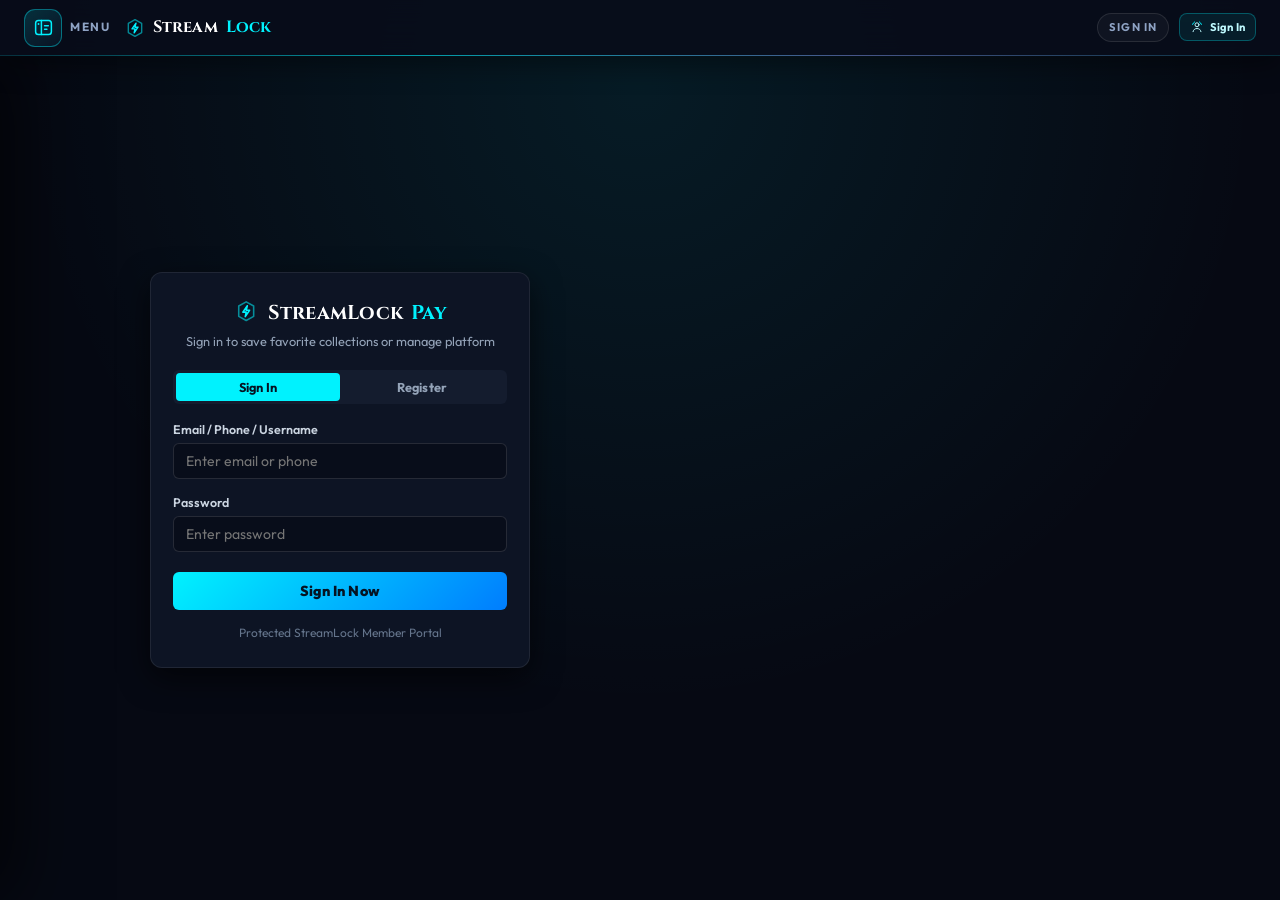
==== index.html @ 2764302a "Add files via upload" ====
<!DOCTYPE html>
<html lang="en">
<head>
  <meta charset="UTF-8">
  <meta name="viewport" content="width=device-width, initial-scale=1.0">
  <title>Developer - Video Management Hub</title>
  <link rel="stylesheet" href="theme.css">
  <style>
    * { box-sizing: border-box; margin: 0; padding: 0; }
    body {
      background-color: #070a14;
      color: #f1f5f9;
      font-family: -apple-system, BlinkMacSystemFont, "Segoe UI", Roboto, sans-serif;
      min-height: 100vh;
      display: flex;
      flex-direction: column;
      font-size: 14px;
    }
    .admin-bar {
      background: #0d1424;
      border-bottom: 1px solid rgba(255, 255, 255, 0.08);
      padding: 10px 20px;
      display: flex;
      align-items: center;
      justify-content: space-between;
      gap: 12px;
      flex-wrap: wrap;
    }
    .brand {
      display: flex;
      align-items: center;
      gap: 8px;
      font-weight: 800;
      font-size: 1.1rem;
      color: #fff;
    }
    .brand span { color: #00f2fe; }
    .nav-tabs {
      display: flex;
      background: #141c2e;
      border-radius: 6px;
      padding: 3px;
      gap: 2px;
    }
    .tab-btn {
      background: transparent;
      border: none;
      color: #94a3b8;
      font-weight: 600;
      font-size: 0.8rem;
      padding: 6px 12px;
      border-radius: 4px;
      cursor: pointer;
      transition: all 0.15s ease;
    }
    .tab-btn:hover { color: #fff; }
    .tab-btn.active {
      background: #00f2fe;
      color: #051322;
      font-weight: 700;
    }
    .btn {
      display: inline-flex;
      align-items: center;
      justify-content: center;
      padding: 6px 12px;
      border-radius: 5px;
      font-size: 0.8rem;
      font-weight: 600;
      cursor: pointer;
      border: none;
      text-decoration: none;
      transition: all 0.15s ease;
    }
    .btn-primary { background: #00f2fe; color: #051322; font-weight: 700; }
    .btn-primary:hover { opacity: 0.9; }
    .btn-outline { background: #162035; color: #cbd5e1; border: 1px solid rgba(255,255,255,0.1); }
    .btn-copy { background: #0284c7; color: #fff; padding: 4px 8px; font-size: 0.75rem; border-radius: 3px; }
    .btn-edit { background: #f59e0b; color: #000; padding: 4px 8px; font-size: 0.75rem; border-radius: 3px; font-weight: 700; }
    .btn-danger { background: #dc2626; color: #fff; padding: 4px 8px; font-size: 0.75rem; border-radius: 3px; }
    .main-box {
      max-width: 1200px;
      width: 100%;
      margin: 16px auto;
      padding: 0 16px;
      flex-grow: 1;
    }
    .pane { display: none; }
    .pane.active { display: block; }
    .card {
      background: #0d1424;
      border: 1px solid rgba(255, 255, 255, 0.08);
      border-radius: 10px;
      padding: 16px;
      margin-bottom: 16px;
    }
    .card-head {
      display: flex;
      justify-content: space-between;
      align-items: center;
      margin-bottom: 12px;
      flex-wrap: wrap;
      gap: 8px;
    }
    .card-title { font-size: 1.1rem; font-weight: 800; }
    .card-sub { font-size: 0.8rem; color: #94a3b8; }
    .table-wrap { overflow-x: auto; }
    table { width: 100%; border-collapse: collapse; text-align: left; }
    th {
      background: #141c2e;
      color: #94a3b8;
      font-size: 0.72rem;
      text-transform: uppercase;
      padding: 8px 10px;
      border-bottom: 1px solid rgba(255, 255, 255, 0.08);
    }
    td {
      padding: 10px;
      border-bottom: 1px solid rgba(255, 255, 255, 0.04);
      font-size: 0.82rem;
      vertical-align: middle;
    }
    .link-copy-box {
      background: #080d1a;
      border: 1px solid rgba(0, 242, 254, 0.25);
      padding: 4px 8px;
      border-radius: 4px;
      font-family: monospace;
      font-size: 0.75rem;
      color: #38bdf8;
      max-width: 240px;
      overflow: hidden;
      text-overflow: ellipsis;
      white-space: nowrap;
    }
    .form-group { margin-bottom: 12px; }
    .form-label { display: block; font-size: 0.78rem; font-weight: 600; margin-bottom: 4px; color: #cbd5e1; }
    .form-input, .form-textarea, .form-select {
      width: 100%;
      padding: 7px 10px;
      background: #080d1a;
      border: 1px solid rgba(255, 255, 255, 0.12);
      border-radius: 5px;
      color: #fff;
      font-size: 0.85rem;
      outline: none;
    }
    .form-input:focus, .form-textarea:focus { border-color: #00f2fe; }
    .form-row { display: grid; grid-template-columns: 1fr 1fr; gap: 12px; }
    .source-tab-btn {
      background: #141c2e;
      border: 1px solid rgba(255,255,255,0.1);
      color: #cbd5e1;
      padding: 6px 12px;
      border-radius: 5px;
      cursor: pointer;
      font-size: 0.8rem;
      font-weight: 600;
    }
    .source-tab-btn.active {
      background: #00f2fe;
      color: #051322;
      border-color: #00f2fe;
    }
    .toast {
      position: fixed;
      bottom: 20px;
      right: 20px;
      background: #10b981;
      color: #000;
      font-weight: 700;
      padding: 8px 16px;
      border-radius: 6px;
      box-shadow: 0 4px 15px rgba(0,0,0,0.5);
      display: none;
      z-index: 1000;
    }

    /* Central Ads Manager */
    .ad-manager-card { max-width: 1040px; margin: 0 auto; }
    .ad-manager-note { background:rgba(0,242,254,.07); border:1px solid rgba(0,242,254,.22); color:#a9bdd7; border-radius:8px; padding:11px 13px; font-size:.79rem; line-height:1.5; margin-bottom:20px; }
    .ad-manager-section-title { display:flex; align-items:center; justify-content:space-between; gap:12px; margin:6px 0 12px; }
    .ad-manager-section-title h3 { font-size:1rem; color:#e9f6ff; }
    .ad-manager-section-title p { font-size:.75rem; color:#8298b9; margin-top:2px; }
    .ad-count { flex:none; color:#00f2fe; background:rgba(0,242,254,.08); border:1px solid rgba(0,242,254,.2); padding:4px 9px; border-radius:20px; font-size:.7rem; }
    .ad-editor { background:#080d1a; border:1px solid rgba(255,255,255,.10); border-radius:9px; padding:15px; margin-bottom:12px; }
    .ad-editor-head { display:flex; align-items:center; justify-content:space-between; gap:10px; margin-bottom:12px; }
    .ad-editor-title { color:#38bdf8; font-size:.9rem; font-weight:800; }
    .ad-editor-actions { display:flex; align-items:center; gap:12px; flex-wrap:wrap; }
    .ad-toggle, .ad-check { display:inline-flex; align-items:center; gap:6px; color:#cbd5e1; font-size:.76rem; cursor:pointer; }
    .ad-toggle input, .ad-check input { accent-color:#00f2fe; }
    .ad-placement-grid { display:flex; flex-wrap:wrap; gap:8px 16px; padding:10px 12px; background:#0d1526; border:1px solid rgba(255,255,255,.07); border-radius:6px; margin-bottom:12px; }
    .ad-source-row { display:grid; grid-template-columns:170px 1fr; gap:12px; }
    .ad-existing-file { color:#34d399; font-size:.7rem; margin-top:5px; }
    .ad-manager-divider { height:1px; background:rgba(255,255,255,.09); margin:24px 0 20px; }
    .ad-save-all { width:100%; padding:11px; margin-top:18px; }
    .ad-empty { color:#8298b9; border:1px dashed rgba(255,255,255,.14); padding:18px; border-radius:8px; text-align:center; font-size:.8rem; }
    .ad-color-input { min-height:34px; padding:3px 6px; }
    @media(max-width:650px){ .form-row,.ad-source-row{grid-template-columns:1fr} .ad-editor-head,.ad-manager-section-title{align-items:flex-start} .ad-manager-section-title{flex-direction:column} }

    /* Compact expandable Ads Manager */
    .ad-manager-toolbar{position:sticky;top:calc(var(--sl-bar-h) + 6px);z-index:20;display:flex;align-items:center;justify-content:space-between;gap:10px;padding:8px;background:rgba(8,13,26,.96);border:1px solid rgba(255,255,255,.1);border-radius:10px;margin-bottom:14px;backdrop-filter:blur(12px)}
    .ad-manager-tabs{display:flex;gap:6px}.ad-manager-tab{border:1px solid transparent;background:#141c2e;color:#94a3b8;border-radius:7px;padding:8px 12px;font-size:.78rem;cursor:pointer}.ad-manager-tab span{display:inline-grid;place-items:center;min-width:20px;height:20px;margin-left:5px;border-radius:10px;background:rgba(255,255,255,.08);font-size:.65rem}.ad-manager-tab.active{background:#00f2fe;color:#051322}.ad-manager-tab.active span{background:rgba(0,0,0,.14)}
    .ad-expand-actions{display:flex;gap:5px}.ad-expand-actions button{border:0;background:transparent;color:#7f96b8;font-size:.7rem;cursor:pointer;padding:6px}.ad-expand-actions button:hover{color:#00f2fe}
    .ad-editor-list{display:grid;gap:8px}.ad-editor{padding:0;margin:0;overflow:hidden;background:#080d1a;border:1px solid rgba(255,255,255,.1);border-radius:10px}.ad-editor[open]{border-color:rgba(0,242,254,.36);box-shadow:0 10px 28px rgba(0,0,0,.22)}
    .ad-editor-summary{list-style:none;display:flex;align-items:center;gap:11px;min-height:58px;padding:10px 13px;cursor:pointer;user-select:none}.ad-editor-summary::-webkit-details-marker{display:none}.ad-editor-summary:hover{background:rgba(255,255,255,.025)}
    .ad-summary-icon{display:grid;place-items:center;flex:0 0 36px;width:36px;height:36px;border-radius:9px;color:#00f2fe;background:rgba(0,242,254,.09);border:1px solid rgba(0,242,254,.2);overflow:hidden}.ad-summary-icon .sl-ic{width:20px;height:20px;margin:0}.ad-summary-icon img{width:100%;height:100%;object-fit:cover}
    .ad-summary-copy{min-width:0;flex:1}.ad-summary-copy strong{display:block;color:#eaf4ff;font-size:.84rem;white-space:nowrap;overflow:hidden;text-overflow:ellipsis}.ad-summary-copy small{display:block;color:#7188aa;font-size:.68rem;white-space:nowrap;overflow:hidden;text-overflow:ellipsis;margin-top:2px}
    .ad-summary-meta{color:#8fa6c5;font-size:.67rem;white-space:nowrap}.ad-summary-status{padding:3px 7px;border-radius:10px;background:rgba(52,211,153,.1);color:#34d399;font-size:.62rem}.ad-summary-status.off{background:rgba(148,163,184,.1);color:#94a3b8}.ad-summary-chevron{color:#00f2fe;transition:transform .2s}.ad-editor[open] .ad-summary-chevron{transform:rotate(180deg)}
    .ad-editor-body{padding:15px;border-top:1px solid rgba(255,255,255,.08)}.ad-editor-body .ad-editor-head{margin-bottom:10px}.ad-editor-body .form-group{margin-bottom:10px}.ad-icon-preview{width:34px;height:34px;overflow:hidden;border-radius:7px}.ad-icon-preview img{width:100%;height:100%;object-fit:cover}
    .quality-editor-box{background:#080d1a;border:1px solid rgba(56,189,248,.22);border-radius:7px;padding:12px;margin-bottom:12px}.quality-editor-title{color:#38bdf8;font-size:.85rem;font-weight:800}.quality-editor-note{color:#8298b9;font-size:.72rem;line-height:1.45;margin:3px 0 11px}.quality-upload-grid{display:grid;grid-template-columns:repeat(2,minmax(0,1fr));gap:0 12px}@media(max-width:560px){.quality-upload-grid{grid-template-columns:1fr}}.reward-edit-preview{aspect-ratio:16/9;background:#000;border-radius:7px;overflow:hidden;margin-bottom:12px}.reward-edit-preview video,.reward-edit-preview iframe{width:100%;height:100%;border:0;display:block;object-fit:contain}
    @media(max-width:650px){.ad-manager-toolbar{align-items:stretch;flex-direction:column}.ad-manager-tabs{display:grid;grid-template-columns:1fr 1fr}.ad-expand-actions{justify-content:flex-end}.ad-summary-meta{display:none}.ad-editor-summary{gap:8px}.ad-summary-status{display:none}}
    .thumb-edit-preview{display:block;width:150px;aspect-ratio:16/9;object-fit:cover;background:#050a13;border:1px solid rgba(255,255,255,.12);border-radius:8px;margin:0 0 12px}

    /* Legitimate multi-provider live balances */
    .balance-card,.balance-connect{max-width:980px;margin-left:auto;margin-right:auto}.balance-summary{display:grid;grid-template-columns:repeat(3,1fr);gap:10px;margin-bottom:12px}.balance-summary>div{background:#080d1a;border:1px solid rgba(255,255,255,.08);border-radius:8px;padding:12px}.balance-summary span{display:block;color:#8298b9;font-size:.68rem}.balance-summary strong{display:block;color:#00f2fe;font-size:1rem;margin-top:4px}.balance-trust-note{padding:10px 12px;border-left:3px solid #00f2fe;background:rgba(0,242,254,.05);color:#8fa6c5;font-size:.75rem;line-height:1.5;margin-bottom:14px}.balance-sources-list{display:grid;gap:9px}.balance-source{display:grid;grid-template-columns:minmax(0,1fr) auto auto;align-items:center;gap:16px;padding:13px;background:#080d1a;border:1px solid rgba(255,255,255,.09);border-radius:9px}.balance-provider-name{color:#f1f6ff;font-size:.88rem;font-weight:800}.balance-provider-meta{color:#7188aa;font-size:.68rem;margin-top:3px;word-break:break-all}.balance-amount{text-align:right}.balance-amount strong{display:block;color:#34d399;font-size:1.15rem}.balance-amount span{color:#7188aa;font-size:.63rem}.balance-status{display:inline-flex;padding:2px 7px;border-radius:10px;background:rgba(148,163,184,.1);color:#94a3b8;font-size:.58rem;text-transform:uppercase;letter-spacing:.05em}.balance-status.live{color:#34d399;background:rgba(52,211,153,.1)}.balance-status.error{color:#f87171;background:rgba(248,113,113,.1)}.balance-status.syncing{color:#38bdf8}.balance-source-actions{display:flex;gap:5px;flex-wrap:wrap;justify-content:flex-end}.balance-source-actions .btn{font-size:.66rem;padding:5px 8px}.balance-empty{padding:22px;text-align:center;color:#8298b9;border:1px dashed rgba(255,255,255,.12);border-radius:9px;font-size:.78rem}.balance-connect summary{cursor:pointer;color:#00f2fe;font-size:.9rem;font-weight:800}.balance-connect summary span{float:right;color:#7188aa;font-size:.68rem;font-weight:400}.balance-connect[open] summary{margin-bottom:16px}.balance-api-help{background:#080d1a;border-radius:7px;padding:10px;color:#8298b9;font-size:.7rem;line-height:1.5;margin-bottom:12px}.balance-api-help code{color:#bffaff;word-break:break-all}@media(max-width:720px){.balance-summary{grid-template-columns:1fr}.balance-source{grid-template-columns:1fr auto}.balance-source-actions{grid-column:1/-1;justify-content:flex-start}.balance-connect summary span{display:none}}

    /* Expandable, wrapping Developer Hub tabs */
    .nav-tabs{flex:1 1 700px;flex-wrap:wrap;min-width:0}
    .nav-tabs .tab-btn{flex:1 1 126px;display:inline-flex;align-items:center;justify-content:center;gap:6px;white-space:nowrap;text-decoration:none;min-height:32px}
    .nav-tabs .tab-btn .sl-ic{width:16px;height:16px;margin:0;flex:none}
    @media(max-width:780px){.nav-tabs{order:3;flex-basis:100%;display:grid;grid-template-columns:repeat(2,minmax(0,1fr));width:100%;gap:4px}.nav-tabs .tab-btn{width:100%;padding:8px 9px}.nav-tabs .tab-btn:last-child{grid-column:1/-1}}
    @media(max-width:390px){.nav-tabs .tab-btn{font-size:.72rem;white-space:normal;line-height:1.25}}
  </style>
</head>
<body>

  <!-- Compact Top Bar -->
  <header class="admin-bar">
    <div class="brand">
      <span>⚡</span> StreamLock &nbsp;|&nbsp; Developer Hub
    </div>

    <nav class="nav-tabs">
      <button class="tab-btn active" data-pane="videos" onclick="showPane('videos')">📋 Manage Videos</button>
      <a class="tab-btn manage-lists-tab" href="groups.html"><span class="sl-ic" data-icon="list"></span><span>Manage Video Lists</span></a>
      <button class="tab-btn" data-pane="upload" onclick="showPane('upload')">➕ Upload Video</button>
      <button class="tab-btn" data-pane="ads-manager" onclick="showPane('ads-manager')">🖼️ Ads Management</button>
      <button class="tab-btn" data-pane="stats" onclick="showPane('stats')">💰 Balance</button>
    </nav>

  </header>

  <main class="main-box">

    <!-- TAB 1: MANAGE VIDEOS TABLE -->
    <section id="pane-videos" class="pane active">
      <div class="card">
        <div class="card-head">
          <div>
            <h2 class="card-title">All Monetized Videos</h2>
            <p class="card-sub">Instant zero-cloud playback, 1-click copy link, edit sponsor ads & recommendations.</p>
          </div>
          <button class="btn btn-primary" onclick="showPane('upload')">+ Add New Video</button>
        </div>

        <div class="table-wrap">
          <table>
            <thead>
              <tr>
                <th>Video</th>
                <th>Shareable Watch Link</th>
                <th>Sponsor Ad</th>
                <th>Source</th>
                <th>Views</th>
                <th>Actions</th>
              </tr>
            </thead>
            <tbody id="videos-tbody"></tbody>
          </table>
        </div>
      </div>
    </section>

    <!-- TAB 2: UPLOAD & ADD VIDEO -->
    <section id="pane-upload" class="pane">
      <div class="card" style="max-width: 640px; margin: 0 auto;">
        <h2 class="card-title" id="form-heading">Monetize New Video</h2>
        <p class="card-sub" style="margin-bottom:12px;">Choose direct file upload (zero-cloud) or paste link.</p>

        <div style="display:flex; gap:8px; margin-bottom:14px;">
          <button type="button" class="source-tab-btn active" id="btn-src-file" onclick="setSourceMode('file')">
            📁 Direct File Upload
          </button>
          <button type="button" class="source-tab-btn" id="btn-src-url" onclick="setSourceMode('url')">
            🔗 Web / Drive Link
          </button>
        </div>

        <form id="video-upload-form" onsubmit="handleVideoSubmit(event)">
          <input type="hidden" id="edit-id" value="">

          <div class="form-group">
            <label class="form-label">Video Title *</label>
            <input type="text" id="inp-title" class="form-input" placeholder="e.g. Secret Highlights & Tournament Tricks" required>
          </div>

          <div class="form-group">
            <label class="form-label">Description</label>
            <textarea id="inp-desc" class="form-textarea" rows="2" placeholder="Brief video note..."></textarea>
          </div>

          <div id="box-src-file">
            <div class="form-group">
              <label class="form-label">Select Video File (MP4, WebM, MKV)</label>
              <input type="file" id="inp-file" class="form-input" accept="video/mp4,video/webm,video/mkv,video/quicktime">
            </div>
          </div>

          <div id="box-src-url" style="display:none;">
            <div class="form-group">
              <label class="form-label">Platform / Direct Video URL</label>
              <input type="text" id="inp-url" class="form-input" placeholder="YouTube, Drive, Vimeo, TikTok, Facebook, MP4...">
            </div>
          </div>

          <div class="form-group">
            <label class="form-label">Thumbnail Source</label>
            <select id="inp-thumb-source" class="form-select" onchange="setThumbSourceMode(this.value)"><option value="url">Image URL</option><option value="file">Upload PNG / JPG / WebP / GIF</option></select>
          </div>
          <div class="form-group" id="box-thumb-url"><input type="url" id="inp-thumb" class="form-input" placeholder="https://example.com/thumbnail.png"></div>
          <div class="form-group" id="box-thumb-file" style="display:none;"><input type="file" id="inp-thumb-file" class="form-input" accept="image/png,image/jpeg,image/webp,image/gif,image/avif"><div id="thumb-current-file" class="ad-existing-file" style="display:none;">Custom uploaded thumbnail saved.</div></div>
          <img id="thumb-edit-preview" class="thumb-edit-preview" alt="Thumbnail preview" style="display:none;">

          <!-- Genuine uploaded quality renditions; no misleading URL labels. -->
          <div class="quality-editor-box">
            <div class="quality-editor-title">StreamLock Premium Quality</div>
            <p class="quality-editor-note">Upload real renditions for genuine resolution switching. HD and 1080p require a reward; 720p, 480p, and 360p are free. Auto uses the original source. External players offer only resolutions their playback API supports.</p>
            <div class="quality-upload-grid">
              <div class="form-group">
                <label class="form-label">HD Video File · Highest · Rewarded</label>
                <input type="file" id="inp-quality-hd" class="form-input quality-file" data-quality="hd" accept="video/mp4,video/webm,video/ogg,video/quicktime">
                <div class="ad-existing-file" id="quality-hd-current" style="display:none;">Genuine HD rendition saved. Choose a file only to replace it.</div>
              </div>
              <div class="form-group">
                <label class="form-label">1080p Video File · Second · Rewarded</label>
                <input type="file" id="inp-quality-1080" class="form-input quality-file" data-quality="1080" accept="video/mp4,video/webm,video/ogg,video/quicktime">
                <div class="ad-existing-file" id="quality-1080-current" style="display:none;">Genuine 1080p rendition saved. Choose a file only to replace it.</div>
              </div>
              <div class="form-group">
                <label class="form-label">720p Video File · Free</label>
                <input type="file" id="inp-quality-720" class="form-input quality-file" data-quality="720" accept="video/mp4,video/webm,video/ogg,video/quicktime">
                <div class="ad-existing-file" id="quality-720-current" style="display:none;">Genuine 720p rendition saved. Choose a file only to replace it.</div>
              </div>
              <div class="form-group">
                <label class="form-label">480p Video File · Free</label>
                <input type="file" id="inp-quality-480" class="form-input quality-file" data-quality="480" accept="video/mp4,video/webm,video/ogg,video/quicktime">
                <div class="ad-existing-file" id="quality-480-current" style="display:none;">Genuine 480p rendition saved. Choose a file only to replace it.</div>
              </div>
              <div class="form-group">
                <label class="form-label">360p Video File · Free</label>
                <input type="file" id="inp-quality-360" class="form-input quality-file" data-quality="360" accept="video/mp4,video/webm,video/ogg,video/quicktime">
                <div class="ad-existing-file" id="quality-360-current" style="display:none;">Genuine 360p rendition saved. Choose a file only to replace it.</div>
              </div>
            </div>
          </div>

          <!-- Sponsor Ad Settings -->
          <div style="background:#080d1a; border:1px solid rgba(0,242,254,0.25); border-radius:6px; padding:12px; margin-bottom:12px;">
            <div style="font-weight:700; color:#00f2fe; margin-bottom:8px; font-size:0.85rem;">
              🎯 Fullscreen Rewarded Ad Configuration
            </div>
            <div class="form-row">
              <div class="form-group">
                <label class="form-label">Countdown Seconds</label>
                <input type="number" id="inp-duration" class="form-input" value="10" min="3" max="60">
              </div>
              <div class="form-group">
                <label class="form-label">Sponsor Headline</label>
                <input type="text" id="inp-reward-title" class="form-input" value="Top Action Shooter: Free 1,000 Starter Gems">
              </div>
            </div>
            <div class="form-group">
              <label class="form-label">Check Offer Link (Where viewers go upon clicking)</label>
              <input type="url" id="inp-reward-link" class="form-input" value="https://google.com">
            </div>
            <div class="form-group">
              <label class="form-label">Sponsor Promo Text</label>
              <input type="text" id="inp-reward-desc" class="form-input" value="Join players in live PvP combat. Claim your free starter weapon!">
            </div>
            <div class="form-group">
              <label class="form-label">Commercial Ad Video Source</label>
              <select id="inp-reward-source" class="form-select" onchange="setRewardSourceMode(this.value)">
                <option value="url">Platform / Direct Video URL</option><option value="file">Upload Video</option>
              </select>
            </div>
            <div class="form-group" id="box-reward-url">
              <label class="form-label">Commercial Video URL</label>
              <input type="text" id="inp-reward-video" class="form-input" value="https://commondatastorage.googleapis.com/gtv-videos-bucket/sample/ForBiggerJoyBlazes.mp4" placeholder="YouTube, Drive, Vimeo, TikTok, MP4...">
            </div>
            <div class="form-group" id="box-reward-file" style="display:none;">
              <label class="form-label">Upload Commercial Video</label>
              <input type="file" id="inp-reward-file" class="form-input" accept="video/mp4,video/webm,video/ogg,video/quicktime">
              <div id="reward-current-file" class="ad-existing-file" style="display:none;">Uploaded commercial saved. It is also visible in Ads Management.</div>
            </div>
            <div id="reward-edit-preview" class="reward-edit-preview" style="display:none;"></div>
          </div>

          <!-- Chained Next Recommendations -->
          <div style="background:#080d1a; border:1px solid rgba(255,255,255,0.08); border-radius:6px; padding:12px; margin-bottom:14px;">
            <div class="form-group">
              <label class="form-label">Featured Next Video</label>
              <select id="select-featured" class="form-select">
                <option value="">None (Automatic)</option>
              </select>
            </div>
          </div>

          <div style="display:flex; gap:8px;">
            <button type="submit" class="btn btn-primary" id="btn-submit" style="flex:1; padding:8px;">
              Save & Post Monetized Link
            </button>
            <button type="button" class="btn btn-outline" id="btn-cancel-edit" style="display:none;" onclick="cancelEdit()">
              Cancel
            </button>
          </div>
        </form>
      </div>
    </section>

    <!-- TAB 3: CENTRAL ADS MANAGER -->
    <section id="pane-ads-manager" class="pane">
      <div class="card ad-manager-card">
        <div class="card-head">
          <div>
            <h2 class="card-title">Ads Management</h2>
            <p class="card-sub">Control every banner placement and each video's rewarded sponsor ad from one place.</p>
          </div>
          <button type="button" class="btn btn-primary" onclick="addBannerAd()">+ Add Banner Ad</button>
        </div>

        <div class="ad-manager-note">
          Use uploads or URLs from YouTube, Drive, Vimeo, Dropbox, TikTok, Facebook, Instagram, Twitch, Dailymotion, and direct video hosts. Choose exactly where each ad appears and whether it loops.
        </div>

        <div class="ad-manager-toolbar">
          <div class="ad-manager-tabs">
            <button type="button" class="ad-manager-tab active" id="ad-tab-banners" onclick="showAdManagerSection('banners')">Banner Ads <span id="banner-ad-count">0</span></button>
            <button type="button" class="ad-manager-tab" id="ad-tab-rewarded" onclick="showAdManagerSection('rewarded')">Rewarded Ads <span id="rewarded-ad-count">0</span></button>
          </div>
          <div class="ad-expand-actions"><button type="button" onclick="toggleAllAdEditors(true)">Expand all</button><button type="button" onclick="toggleAllAdEditors(false)">Collapse all</button></div>
        </div>

        <div id="banner-ads-section">
        <div class="ad-manager-section-title">
          <div>
            <h3>Banner Ads & Page Placements</h3>
            <p>Watch Page, Viewer Profile, Video Lists, and Sign In.</p>
          </div>
        </div>
        <div id="banner-ads-list" class="ad-editor-list"></div>
        </div>

        <div id="rewarded-ads-section" style="display:none;">
        <div class="ad-manager-section-title">
          <div>
            <h3>Fullscreen Rewarded Ads by Video</h3>
            <p>The same sponsor settings remain visible in Manage Videos; changes made here stay synchronized.</p>
          </div>
        </div>
        <div id="rewarded-ads-list" class="ad-editor-list"></div>
        </div>

        <button type="button" class="btn btn-primary ad-save-all" id="btn-save-ads" onclick="saveBannersConfig()">
          Save All Ads & Placements
        </button>
      </div>
    </section>

    <!-- TAB 4: LIVE BALANCE SOURCES -->
    <section id="pane-stats" class="pane">
      <div class="card balance-card">
        <div class="card-head">
          <div><h2 class="card-title">Balance</h2><p class="card-sub">Real balances from connected ad networks, e-wallets, and payment providers. No simulated earnings.</p></div>
          <button type="button" class="btn btn-primary" onclick="refreshBalanceSources()">Refresh Live Balances</button>
        </div>
        <div class="balance-summary">
          <div><span>Connected Sources</span><strong id="balance-source-count">0</strong></div>
          <div><span>Syncing Successfully</span><strong id="balance-live-count">0</strong></div>
          <div><span>Last Successful Sync</span><strong id="balance-last-sync">Never</strong></div>
        </div>
        <div class="balance-trust-note">Balances appear only after a successful response from your provider or secure balance API. Payouts and withdrawals always open the provider's official website or app.</div>
        <div id="balance-sources-list" class="balance-sources-list"></div>
      </div>

      <details class="card balance-connect" id="balance-connect-card">
        <summary>Connect a Balance Source <span>Ad networks, e-wallets, banks, and more</span></summary>
        <form id="balance-source-form" onsubmit="saveBalanceSource(event)">
          <input type="hidden" id="balance-edit-id">
          <div class="form-row">
            <div class="form-group"><label class="form-label">Provider</label><select id="balance-provider" class="form-select" onchange="updateProviderDashboard()"><option value="monetag">Monetag</option><option value="propellerads">PropellerAds</option><option value="adsterra">Adsterra</option><option value="adsense">Google AdSense</option><option value="gcash">GCash</option><option value="maya">Maya</option><option value="paypal">PayPal</option><option value="payoneer">Payoneer</option><option value="wise">Wise</option><option value="bank">Bank / Other</option></select></div>
            <div class="form-group"><label class="form-label">Display Name</label><input type="text" id="balance-name" class="form-input" placeholder="e.g. Main Monetag Account" required></div>
          </div>
          <div class="form-group"><label class="form-label">Official Dashboard / Payout URL</label><input type="url" id="balance-dashboard" class="form-input" placeholder="https://provider.com/dashboard" required></div>
          <div class="form-row">
            <div class="form-group"><label class="form-label">Secure Live Balance API URL (Optional)</label><input type="url" id="balance-api" class="form-input" placeholder="https://your-secure-backend.com/balance/provider"></div>
            <div class="form-group"><label class="form-label">Currency</label><select id="balance-currency" class="form-select"><option>USD</option><option>PHP</option><option>EUR</option><option>GBP</option><option>JPY</option><option>AUD</option><option>CAD</option><option>SGD</option></select></div>
          </div>
          <div class="balance-api-help">The endpoint must return JSON such as <code>{"balance": 125.50, "currency": "USD", "updatedAt": "..."}</code>. Keep provider secret keys on your own secure backend; never place them in this static website. The provider/backend must allow browser requests (CORS).</div>
          <div style="display:flex;gap:8px;"><button type="submit" class="btn btn-primary">Save Balance Source</button><button type="button" class="btn btn-outline" onclick="resetBalanceForm()">Clear</button></div>
        </form>
      </details>
    </section>

  </main>

  <div class="toast" id="toast">Copied to clipboard!</div>

  <script src="storage.js"></script>
  <script>
    // Enforce exclusive Developer access
    enforceAdminAuth();

    let appData = null;
    let currentSourceMode = 'file';

    function showPane(paneId) {
      document.querySelectorAll('.pane').forEach(el => el.classList.remove('active'));
      document.querySelectorAll('.tab-btn').forEach(btn => btn.classList.remove('active'));

      const target = document.getElementById('pane-' + paneId);
      if (target) target.classList.add('active');

      const activeTab = document.querySelector('.tab-btn[data-pane="' + paneId + '"]');
      if (activeTab) activeTab.classList.add('active');
    }

    function setSourceMode(mode) {
      currentSourceMode = mode;
      document.getElementById('btn-src-file').classList.toggle('active', mode === 'file');
      document.getElementById('btn-src-url').classList.toggle('active', mode === 'url');
      document.getElementById('box-src-file').style.display = mode === 'file' ? 'block' : 'none';
      document.getElementById('box-src-url').style.display = mode === 'url' ? 'block' : 'none';
    }

    function getWatchUrl(id) {
      const base = window.location.origin + window.location.pathname.replace('index.html', '');
      return base.replace(/\/$/, '') + '/watch.html?id=' + id;
    }

    function init() {
      appData = getLocalData();
      renderBalanceSources();
      refreshBalanceSources();
      renderVideos();
      populateNextChoices();
      populateBannersForm();
    }

    const BALANCE_PROVIDERS = {
      monetag:{name:'Monetag',url:'https://monetag.com/'}, propellerads:{name:'PropellerAds',url:'https://propellerads.com/'},
      adsterra:{name:'Adsterra',url:'https://adsterra.com/'}, adsense:{name:'Google AdSense',url:'https://adsense.google.com/'},
      gcash:{name:'GCash',url:'https://www.gcash.com/'}, maya:{name:'Maya',url:'https://www.mayabank.ph/'},
      paypal:{name:'PayPal',url:'https://www.paypal.com/'}, payoneer:{name:'Payoneer',url:'https://www.payoneer.com/'},
      wise:{name:'Wise',url:'https://wise.com/'}, bank:{name:'Bank / Other',url:''}
    };
    let balanceRefreshTimer = null;

    function getBalanceSources() {
      if (!Array.isArray(appData.settings.balanceSources)) appData.settings.balanceSources = [];
      return appData.settings.balanceSources;
    }

    function renderBalanceSources() {
      const sources = getBalanceSources();
      const list = document.getElementById('balance-sources-list');
      document.getElementById('balance-source-count').innerText = sources.length;
      document.getElementById('balance-live-count').innerText = sources.filter(source => source.status === 'live').length;
      const syncDates = sources.filter(source => source.lastSync).map(source => new Date(source.lastSync)).filter(date => !isNaN(date));
      const latest = syncDates.length ? new Date(Math.max(...syncDates.map(date => date.getTime()))) : null;
      document.getElementById('balance-last-sync').innerText = latest ? latest.toLocaleString() : 'Never';
      if (!sources.length) { list.innerHTML = '<div class="balance-empty">No balance sources connected. Use “Connect a Balance Source” below. No estimated or invented balance is shown.</div>'; return; }
      list.innerHTML = sources.map(source => {
        const hasBalance = source.status === 'live' && Number.isFinite(Number(source.lastBalance));
        const amount = hasBalance ? Number(source.lastBalance).toLocaleString(undefined,{minimumFractionDigits:2,maximumFractionDigits:2}) + ' ' + escapeHtml(source.currency || 'USD') : '—';
        const status = source.status || 'not-connected';
        const statusText = {live:'Live',error:'Sync failed',syncing:'Syncing','not-connected':'Not connected',dashboard:'Dashboard only'}[status] || status;
        const syncText = source.lastSync && status === 'live' ? 'Synced ' + new Date(source.lastSync).toLocaleString() : (source.error || 'No live balance response');
        return '<div class="balance-source"><div><div class="balance-provider-name">' + escapeHtml(source.name) + '</div><div class="balance-provider-meta">' + escapeHtml(source.providerName || 'Provider') + ' · ' + syncText + '</div></div>' +
          '<div class="balance-amount"><strong>' + amount + '</strong><span class="balance-status ' + status + '">' + statusText + '</span></div>' +
          '<div class="balance-source-actions">' + (source.apiUrl ? '<button class="btn btn-outline" onclick="refreshBalanceSource(\'' + source.id + '\')">Sync</button>' : '') + '<a class="btn btn-primary" href="' + escapeHtml(slSafeAdLink(source.dashboardUrl)) + '" target="_blank" rel="noopener">Official Dashboard / Payout ↗</a><button class="btn btn-outline" onclick="editBalanceSource(\'' + source.id + '\')">Edit</button><button class="btn btn-danger" onclick="deleteBalanceSource(\'' + source.id + '\')">Delete</button></div></div>';
      }).join('');
    }

    function updateProviderDashboard() {
      const provider = BALANCE_PROVIDERS[document.getElementById('balance-provider').value];
      if (provider) document.getElementById('balance-dashboard').value = provider.url;
      if (provider && !document.getElementById('balance-name').value.trim()) document.getElementById('balance-name').value = provider.name;
    }

    function resetBalanceForm() {
      document.getElementById('balance-source-form').reset();
      document.getElementById('balance-edit-id').value = '';
      document.getElementById('balance-connect-card').open = false;
    }

    function editBalanceSource(id) {
      const source = getBalanceSources().find(item => item.id === id); if (!source) return;
      document.getElementById('balance-edit-id').value = id;
      document.getElementById('balance-provider').value = source.provider || 'bank';
      document.getElementById('balance-name').value = source.name || '';
      document.getElementById('balance-dashboard').value = source.dashboardUrl || '';
      document.getElementById('balance-api').value = source.apiUrl || '';
      document.getElementById('balance-currency').value = source.currency || 'USD';
      document.getElementById('balance-connect-card').open = true;
      document.getElementById('balance-connect-card').scrollIntoView({behavior:'smooth',block:'center'});
    }

    function saveBalanceSource(event) {
      event.preventDefault();
      const id = document.getElementById('balance-edit-id').value || ('balance-' + Math.random().toString(36).slice(2,10));
      const provider = document.getElementById('balance-provider').value;
      const existing = getBalanceSources().find(item => item.id === id) || {};
      const source = {...existing,id,provider,providerName:(BALANCE_PROVIDERS[provider] || BALANCE_PROVIDERS.bank).name,
        name:document.getElementById('balance-name').value.trim(),dashboardUrl:document.getElementById('balance-dashboard').value.trim(),
        apiUrl:document.getElementById('balance-api').value.trim(),currency:document.getElementById('balance-currency').value,
        status:document.getElementById('balance-api').value.trim() ? 'not-connected' : 'dashboard'};
      const index = getBalanceSources().findIndex(item => item.id === id);
      if (index === -1) getBalanceSources().push(source); else getBalanceSources()[index] = source;
      saveLocalData(appData); resetBalanceForm(); renderBalanceSources();
      if (source.apiUrl) refreshBalanceSource(id);
      showToast('Balance source saved. Payouts use the official provider dashboard.');
    }

    function readBalanceValue(data) {
      if (typeof data === 'number') return data;
      if (!data || typeof data !== 'object') return NaN;
      const keys = ['balance','available_balance','availableBalance','available','amount','earnings'];
      for (const key of keys) {
        if (typeof data[key] === 'number' || (typeof data[key] === 'string' && data[key].trim() !== '')) {
          const value = Number(data[key]); if (Number.isFinite(value)) return value;
        }
      }
      for (const key of ['data','result','balance','account','summary']) if (data[key] && typeof data[key] === 'object') {
        const value = readBalanceValue(data[key]); if (Number.isFinite(value)) return value;
      }
      return NaN;
    }

    async function refreshBalanceSource(id) {
      const source = getBalanceSources().find(item => item.id === id);
      if (!source || !source.apiUrl || source.status === 'syncing') return;
      source.status = 'syncing'; source.error = ''; renderBalanceSources();
      try {
        const response = await fetch(source.apiUrl,{cache:'no-store',headers:{'Accept':'application/json'}});
        if (!response.ok) throw new Error('Provider returned HTTP ' + response.status);
        const data = await response.json(); const balance = readBalanceValue(data);
        if (!Number.isFinite(balance)) throw new Error('Response did not contain a numeric balance');
        source.lastBalance = balance; source.currency = data.currency || data.currencyCode || source.currency || 'USD';
        source.lastSync = data.updatedAt || data.updated_at || new Date().toISOString(); source.status = 'live'; source.error = '';
      } catch (error) {
        source.status = 'error'; source.lastBalance = null; source.lastSync = null; source.error = error.message;
      }
      saveLocalData(appData); renderBalanceSources();
    }

    async function refreshBalanceSources() {
      const sources = getBalanceSources().filter(source => source.apiUrl);
      await Promise.all(sources.map(source => refreshBalanceSource(source.id)));
      if (!balanceRefreshTimer) balanceRefreshTimer = setInterval(() => { if (document.getElementById('pane-stats').classList.contains('active')) refreshBalanceSources(); },60000);
    }

    async function deleteBalanceSource(id) {
      if (!await slConfirm('Remove this balance source? This does not affect your provider account.','Remove Balance Source')) return;
      appData.settings.balanceSources = getBalanceSources().filter(source => source.id !== id);
      saveLocalData(appData); renderBalanceSources(); showToast('Balance source removed');
    }

    function renderVideos() {
      const tbody = document.getElementById('videos-tbody');
      const videos = appData.links || [];
      if (videos.length === 0) {
        tbody.innerHTML = '<tr><td colspan="6" style="text-align:center; color:#94a3b8; padding:1.5rem;">No videos uploaded yet.</td></tr>';
        return;
      }

      tbody.innerHTML = videos.map(v => {
        const fullUrl = getWatchUrl(v.id);
        const sourceLabel = v.videoSourceType === 'file' ? '📁 Local Binary' : '🔗 Web Link';
        return `
          <tr>
            <td>
              <div style="display:flex; align-items:center; gap:8px;">
                <img src="${v.thumbnail}" style="width:44px; height:30px; border-radius:4px; object-fit:cover; background:#000;" alt="">
                <div>
                  <div style="font-weight:700;">${escapeHtml(v.title)}</div>
                  <div style="font-size:0.72rem; color:#64748b;">ID: ${v.id}</div>
                </div>
              </div>
            </td>
            <td>
              <div style="display:flex; align-items:center; gap:4px;">
                <div class="link-copy-box">${fullUrl}</div>
                <button class="btn btn-copy" onclick="copyUrl('${fullUrl}')">Copy</button>
              </div>
            </td>
            <td>
              <div style="font-size:0.75rem; font-weight:600;">${v.rewardAdDuration || 10}s Ad</div>
              <a href="${v.rewardAdLink || '#'}" target="_blank" style="color:#00f2fe; font-size:0.72rem; text-decoration:none;">Target ↗</a>
            </td>
            <td>
              <span style="background:#141c2e; color:#38bdf8; padding:2px 6px; border-radius:6px; font-size:0.72rem;">
                ${sourceLabel}
              </span>
            </td>
            <td><strong style="color:#10b981;">${v.views || 0}</strong></td>
            <td>
              <div style="display:flex; gap:4px;">
                <a href="${fullUrl}" target="_blank" class="btn btn-outline" style="padding:3px 6px; font-size:0.72rem;">Watch ↗</a>
                <button class="btn btn-edit" onclick="startEditVideo('${v.id}')">Edit</button>
                <button class="btn btn-danger" onclick="deleteVideo('${v.id}')">Del</button>
              </div>
            </td>
          </tr>
        `;
      }).join('');
    }

    function setThumbSourceMode(mode) {
      document.getElementById('box-thumb-url').style.display = mode === 'file' ? 'none' : '';
      document.getElementById('box-thumb-file').style.display = mode === 'file' ? '' : 'none';
    }

    async function previewVideoThumbnail(video) {
      const image = document.getElementById('thumb-edit-preview');
      const source = video ? video.thumbnail : document.getElementById('inp-thumb').value.trim();
      const url = await resolveStoredImage(source);
      if (url) { image.src = url; image.style.display = ''; }
      else { image.style.display = 'none'; image.removeAttribute('src'); }
    }

    function setRewardSourceMode(mode) {
      document.getElementById('box-reward-url').style.display = mode === 'file' ? 'none' : '';
      document.getElementById('box-reward-file').style.display = mode === 'file' ? '' : 'none';
    }

    async function previewRewardAdInEditor(video) {
      const host = document.getElementById('reward-edit-preview');
      const source = video ? (video.rewardAdVideo || '') : document.getElementById('inp-reward-video').value.trim();
      if (!source) { host.style.display = 'none'; host.innerHTML = ''; return; }
      host.style.display = '';
      await mountAdaptiveMedia(host,source,{ fileId:video ? 'rewarded-' + video.id : '', autoplay:false, muted:true, loop:false, controls:true, eager:true });
    }

    function populateNextChoices() {
      const videos = appData.links || [];
      const selectFeatured = document.getElementById('select-featured');
      selectFeatured.innerHTML = '<option value="">None (Automatic)</option>' + 
        videos.map(v => `<option value="${v.id}">${escapeHtml(v.title)}</option>`).join('');
    }

    function adSourceHtml(ad, isRewarded) {
      const isFile = ad.videoSourceType === 'file' || (ad.videoUrl || '').startsWith('indexeddb://');
      return `
        <div class="ad-source-row">
          <div class="form-group">
            <label class="form-label">Video Source</label>
            <select class="form-select ad-source-select" onchange="toggleAdSource(this)">
              <option value="url" ${isFile ? '' : 'selected'}>Direct video URL</option>
              <option value="file" ${isFile ? 'selected' : ''}>Upload video</option>
            </select>
          </div>
          <div class="form-group ad-url-wrap" style="display:${isFile ? 'none' : 'block'};">
            <label class="form-label">Platform / Direct Video URL</label>
            <input type="text" class="form-input ad-video-url" value="${isFile ? '' : escapeHtml(ad.videoUrl || '')}" placeholder="YouTube, Drive, Vimeo, TikTok, MP4...">
          </div>
          <div class="form-group ad-file-wrap" style="display:${isFile ? 'block' : 'none'};">
            <label class="form-label">Upload MP4 / WebM</label>
            <input type="file" class="form-input ad-video-file" accept="video/mp4,video/webm,video/ogg">
            ${isFile ? '<div class="ad-existing-file">An uploaded video is saved. Choose a new file only to replace it.</div>' : ''}
          </div>
        </div>`;
    }

    function adIconOptions(selected) {
      return Object.keys(SL_ICON_PATHS).map(icon => `<option value="${icon}" ${icon === selected ? 'selected' : ''}>${icon.replace(/([A-Z])/g,' $1').replace(/^./,c => c.toUpperCase())}</option>`).join('');
    }

    function bannerEditorHtml(ad) {
      const id = ad.id || ('ad-' + Math.random().toString(36).slice(2, 10));
      const placements = ad.placements || ['watch'];
      const pages = [['watch','Watch Page'],['profile','Viewer Profile'],['groups','Video Lists'],['login','Sign In']];
      const placementText = placements.length ? placements.map(p => ({watch:'Watch',profile:'Profile',groups:'Lists',login:'Sign In'}[p] || p)).join(' · ') : 'No pages';
      return `
        <details class="ad-editor banner-ad-editor" data-ad-id="${id}">
          <summary class="ad-editor-summary">
            <span class="ad-summary-icon">${slAdIconHtml(ad)}</span>
            <span class="ad-summary-copy"><strong>${escapeHtml(ad.name || ad.title || 'Banner Ad')}</strong><small>${escapeHtml(ad.title || 'No headline')}</small></span>
            <span class="ad-summary-meta">${placementText}</span><span class="ad-summary-status ${ad.enabled === false ? 'off' : ''}">${ad.enabled === false ? 'Off' : 'Active'}</span><span class="ad-summary-chevron">▾</span>
          </summary>
          <div class="ad-editor-body">
            <div class="ad-editor-head"><div class="ad-editor-title">Banner Content</div><div class="ad-editor-actions"><label class="ad-toggle"><input type="checkbox" class="ad-enabled" ${ad.enabled !== false ? 'checked' : ''}> Active</label><label class="ad-toggle"><input type="checkbox" class="ad-loop" ${ad.loop !== false ? 'checked' : ''}> Loop video</label><button type="button" class="btn btn-danger" onclick="deleteBannerAd(this)">Delete</button></div></div>
            <div class="form-row"><div class="form-group"><label class="form-label">Internal Ad Name</label><input type="text" class="form-input ad-name" value="${escapeHtml(ad.name || '')}" placeholder="e.g. July VPN Promo"></div><div class="form-group"><label class="form-label">Headline</label><input type="text" class="form-input ad-title" value="${escapeHtml(ad.title || '')}" placeholder="Sponsor headline"></div></div>
            <div class="form-group"><label class="form-label">Description</label><input type="text" class="form-input ad-subtitle" value="${escapeHtml(ad.subtitle || '')}" placeholder="Short sponsor description"></div>
            <div class="form-row"><div class="form-group"><label class="form-label">Target Link</label><input type="url" class="form-input ad-link" value="${escapeHtml(ad.linkUrl || 'https://google.com')}"></div><div class="form-group"><label class="form-label">Button Text</label><input type="text" class="form-input ad-button" value="${escapeHtml(ad.buttonText || 'Learn More')}"></div></div>
            ${adSourceHtml({ videoSourceType: ad.videoSourceType, videoUrl: ad.videoUrl }, false)}
            <div class="form-row"><div class="form-group"><label class="form-label">Built-in Icon</label><select class="form-select ad-icon" onchange="updateAdIconPreview(this)">${adIconOptions(ad.icon || 'spark')}</select></div><div class="form-group"><label class="form-label">Accent Color</label><input type="color" class="form-input ad-color-input ad-color" value="${/^#[0-9a-f]{6}$/i.test(ad.color || '') ? ad.color : '#00f2fe'}"></div></div>
            <div class="form-group"><label class="form-label">Custom Icon Image URL (Overrides Built-in Icon)</label><input type="url" class="form-input ad-icon-url" value="${escapeHtml(ad.iconUrl || '')}" placeholder="https://example.com/icon.png" onchange="updateAdIconPreview(this)"></div>
            <label class="form-label">Show This Ad On</label><div class="ad-placement-grid">${pages.map(page => `<label class="ad-check"><input type="checkbox" class="ad-placement" value="${page[0]}" ${placements.includes(page[0]) ? 'checked' : ''}> ${page[1]}</label>`).join('')}</div>
          </div>
        </details>`;
    }

    function rewardedEditorHtml(video) {
      const ad = { videoSourceType:video.rewardAdSourceType || 'url', videoUrl:video.rewardAdVideo || '' };
      const sourceLabel = ad.videoSourceType === 'file' || ad.videoUrl.startsWith('indexeddb://') ? 'Uploaded commercial' : 'URL commercial';
      return `
        <details class="ad-editor rewarded-ad-editor" data-video-id="${video.id}">
          <summary class="ad-editor-summary"><span class="ad-summary-icon"><span class="sl-ic">${SLIcon('play')}</span></span><span class="ad-summary-copy"><strong>${escapeHtml(video.title)}</strong><small>${escapeHtml(video.rewardTitle || 'No sponsor headline')}</small></span><span class="ad-summary-meta">${sourceLabel} · ${video.rewardAdDuration || 10}s</span><span class="ad-summary-status">Synced</span><span class="ad-summary-chevron">▾</span></summary>
          <div class="ad-editor-body">
            <div class="ad-editor-head"><div class="ad-editor-title">Rewarded Ad</div><label class="ad-toggle"><input type="checkbox" class="reward-loop" ${video.rewardAdLoop !== false ? 'checked' : ''}> Loop commercial</label></div>
            <div class="form-row"><div class="form-group"><label class="form-label">Sponsor Headline</label><input type="text" class="form-input reward-title" value="${escapeHtml(video.rewardTitle || '')}"></div><div class="form-group"><label class="form-label">Countdown Seconds</label><input type="number" class="form-input reward-duration" min="3" max="60" value="${video.rewardAdDuration || 10}"></div></div>
            <div class="form-group"><label class="form-label">Sponsor Promo Text</label><input type="text" class="form-input reward-desc" value="${escapeHtml(video.rewardContent || '')}"></div>
            <div class="form-group"><label class="form-label">Check Offer Link</label><input type="url" class="form-input reward-link" value="${escapeHtml(video.rewardAdLink || 'https://google.com')}"></div>
            ${adSourceHtml(ad, true)}
          </div>
        </details>`;
    }

    function updateAdIconPreview(input) {
      const editor = input.closest('.ad-editor');
      const host = editor.querySelector('.ad-summary-icon');
      host.innerHTML = slAdIconHtml({ icon:editor.querySelector('.ad-icon').value, iconUrl:editor.querySelector('.ad-icon-url').value.trim() });
      slHydrate(host);
    }

    function showAdManagerSection(section) {
      const banners = section === 'banners';
      document.getElementById('banner-ads-section').style.display = banners ? '' : 'none';
      document.getElementById('rewarded-ads-section').style.display = banners ? 'none' : '';
      document.getElementById('ad-tab-banners').classList.toggle('active',banners);
      document.getElementById('ad-tab-rewarded').classList.toggle('active',!banners);
    }

    function toggleAllAdEditors(open) {
      const visible = document.getElementById('banner-ads-section').style.display !== 'none' ? document.getElementById('banner-ads-section') : document.getElementById('rewarded-ads-section');
      visible.querySelectorAll('details.ad-editor').forEach(editor => editor.open = open);
    }

    function populateBannersForm() {
      const banners = appData.settings.ads || [];
      const bannerList = document.getElementById('banner-ads-list');
      bannerList.innerHTML = banners.length ? banners.map(bannerEditorHtml).join('') : '<div class="ad-empty">No banner ads yet. Select “Add Banner Ad” to create one.</div>';
      document.getElementById('banner-ad-count').innerText = banners.length + (banners.length === 1 ? ' ad' : ' ads');

      const videos = appData.links || [];
      const rewardedList = document.getElementById('rewarded-ads-list');
      rewardedList.innerHTML = videos.length ? videos.map(rewardedEditorHtml).join('') : '<div class="ad-empty">Upload a video first, then its rewarded ad will appear here.</div>';
      document.getElementById('rewarded-ad-count').innerText = videos.length + (videos.length === 1 ? ' video' : ' videos');
      slHydrate(bannerList); slHydrate(rewardedList);
    }

    function toggleAdSource(select) {
      const editor = select.closest('.ad-editor');
      const isFile = select.value === 'file';
      editor.querySelector('.ad-url-wrap').style.display = isFile ? 'none' : 'block';
      editor.querySelector('.ad-file-wrap').style.display = isFile ? 'block' : 'none';
    }

    function addBannerAd() {
      showAdManagerSection('banners');
      const list = document.getElementById('banner-ads-list');
      if (list.querySelector('.ad-empty')) list.innerHTML = '';
      list.insertAdjacentHTML('beforeend', bannerEditorHtml({
        id: 'ad-' + Math.random().toString(36).slice(2, 10),
        name: 'New Banner Ad', title: 'New Sponsor Offer', subtitle: '',
        linkUrl: 'https://google.com', buttonText: 'Learn More',
        videoUrl: '', videoSourceType: 'url', placements: ['watch'],
        enabled: true, loop: true, color: '#00f2fe'
      }));
      list.lastElementChild.open = true;
      slHydrate(list.lastElementChild);
      list.lastElementChild.scrollIntoView({ behavior:'smooth', block:'center' });
    }

    async function deleteBannerAd(button) {
      if (!await slConfirm('Delete this banner ad and save the change?','Delete Banner Ad')) return;
      button.closest('.banner-ad-editor').remove();
      await saveBannersConfig();
    }

    async function saveAdEditorVideo(editor, existing, storageId) {
      const mode = editor.querySelector('.ad-source-select').value;
      const file = editor.querySelector('.ad-video-file').files[0];
      if (mode === 'file') {
        if (file) await saveVideoFileToDB(storageId, file);
        const existingIsFile = existing && (existing.videoSourceType === 'file' || (existing.videoUrl || '').startsWith('indexeddb://'));
        if (!file && !existingIsFile) throw new Error('Choose a video file or switch to Direct video URL.');
        return { videoSourceType:'file', videoUrl:'indexeddb://' + storageId };
      }
      return { videoSourceType:'url', videoUrl:editor.querySelector('.ad-video-url').value.trim() };
    }

    async function saveBannersConfig() {
      const btn = document.getElementById('btn-save-ads');
      btn.disabled = true;
      btn.innerText = 'Saving Ads...';
      try {
        const nextAds = [];
        for (const editor of document.querySelectorAll('.banner-ad-editor')) {
          const id = editor.dataset.adId;
          const existing = (appData.settings.ads || []).find(ad => ad.id === id) || {};
          const media = await saveAdEditorVideo(editor, existing, 'ad-' + id);
          nextAds.push({
            ...existing, id, kind:'banner',
            name:editor.querySelector('.ad-name').value.trim() || 'Banner Ad',
            title:editor.querySelector('.ad-title').value.trim(),
            subtitle:editor.querySelector('.ad-subtitle').value.trim(),
            linkUrl:editor.querySelector('.ad-link').value.trim(),
            buttonText:editor.querySelector('.ad-button').value.trim() || 'Learn More',
            color:editor.querySelector('.ad-color').value,
            icon:editor.querySelector('.ad-icon').value,
            iconUrl:editor.querySelector('.ad-icon-url').value.trim(),
            enabled:editor.querySelector('.ad-enabled').checked,
            loop:editor.querySelector('.ad-loop').checked,
            placements:Array.from(editor.querySelectorAll('.ad-placement:checked')).map(input => input.value),
            ...media
          });
        }

        for (const editor of document.querySelectorAll('.rewarded-ad-editor')) {
          const videoId = editor.dataset.videoId;
          const video = appData.links.find(item => item.id === videoId);
          if (!video) continue;
          const existing = { videoSourceType:video.rewardAdSourceType, videoUrl:video.rewardAdVideo };
          const media = await saveAdEditorVideo(editor, existing, 'rewarded-' + videoId);
          Object.assign(video, {
            rewardTitle:editor.querySelector('.reward-title').value.trim(),
            rewardContent:editor.querySelector('.reward-desc').value.trim(),
            rewardAdLink:editor.querySelector('.reward-link').value.trim(),
            rewardAdDuration:parseInt(editor.querySelector('.reward-duration').value) || 10,
            rewardAdLoop:editor.querySelector('.reward-loop').checked,
            rewardAdVideo:media.videoUrl,
            rewardAdSourceType:media.videoSourceType
          });
        }

        appData.settings.ads = nextAds;
        saveLocalData(appData);
        showToast('All ads and page placements saved!');
        populateBannersForm();
        renderVideos();
      } catch (error) {
        slAlert('Ad could not be saved: ' + error.message);
      } finally {
        btn.disabled = false;
        btn.innerText = 'Save All Ads & Placements';
      }
    }

    function startEditVideo(id) {
      const v = appData.links.find(item => item.id === id);
      if (!v) return;

      showPane('upload');
      document.getElementById('form-heading').innerText = "Modify Video: " + v.title;
      document.getElementById('edit-id').value = v.id;
      document.getElementById('inp-title').value = v.title;
      document.getElementById('inp-desc').value = v.description || '';
      document.getElementById('inp-url').value = v.videoUrl || '';
      const thumbIsFile = (v.thumbnail || '').startsWith('indexeddb://');
      document.getElementById('inp-thumb').value = thumbIsFile ? '' : (v.thumbnail || '');
      document.getElementById('inp-thumb-source').value = thumbIsFile ? 'file' : 'url';
      document.getElementById('inp-thumb-source').querySelectorAll('option').forEach(option => option.selected = option.value === (thumbIsFile ? 'file' : 'url'));
      setThumbSourceMode(thumbIsFile ? 'file' : 'url');
      document.getElementById('thumb-current-file').style.display = thumbIsFile ? '' : 'none';
      previewVideoThumbnail(v);
      document.getElementById('inp-duration').value = v.rewardAdDuration || 10;
      document.getElementById('inp-reward-title').value = v.rewardTitle || '';
      document.getElementById('inp-reward-desc').value = v.rewardContent || '';
      document.getElementById('inp-reward-link').value = v.rewardAdLink || 'https://google.com';
      document.getElementById('inp-reward-video').value = (v.rewardAdSourceType === 'file' || (v.rewardAdVideo || '').startsWith('indexeddb://')) ? '' : (v.rewardAdVideo || '');
      const rewardIsFile = v.rewardAdSourceType === 'file' || (v.rewardAdVideo || '').startsWith('indexeddb://');
      document.getElementById('inp-reward-source').value = rewardIsFile ? 'file' : 'url';
      document.getElementById('inp-reward-source').querySelectorAll('option').forEach(option => option.selected = option.value === (rewardIsFile ? 'file' : 'url'));
      setRewardSourceMode(rewardIsFile ? 'file' : 'url');
      document.getElementById('reward-current-file').style.display = rewardIsFile ? '' : 'none';
      ['hd','1080','720','480','360'].forEach(key => {
        const saved = (v.qualitySources || []).find(q => q.id === key || (key === 'hd' && q.label === 'HD') || String(q.height) === (key === 'hd' ? '2160' : key));
        const genuine = saved && (saved.sourceType === 'file' || (saved.url || '').startsWith('indexeddb://'));
        document.getElementById('quality-' + key + '-current').style.display = genuine ? '' : 'none';
      });
      document.getElementById('select-featured').value = v.featuredNextVideoId || '';
      previewRewardAdInEditor(v);

      if (v.videoSourceType === 'file') setSourceMode('file');
      else setSourceMode('url');

      document.getElementById('btn-submit').innerText = "Update Video";
      document.getElementById('btn-cancel-edit').style.display = 'inline-block';
    }

    function cancelEdit() {
      document.getElementById('video-upload-form').reset();
      document.getElementById('edit-id').value = '';
      document.getElementById('form-heading').innerText = "Monetize New Video";
      document.getElementById('btn-submit').innerText = "Save & Post Monetized Link";
      document.getElementById('btn-cancel-edit').style.display = 'none';
      document.getElementById('reward-edit-preview').style.display = 'none';
      document.getElementById('reward-edit-preview').innerHTML = '';
      document.getElementById('reward-current-file').style.display = 'none';
      document.getElementById('thumb-current-file').style.display = 'none';
      ['hd','1080','720','480','360'].forEach(key => document.getElementById('quality-' + key + '-current').style.display = 'none');
      document.getElementById('thumb-edit-preview').style.display = 'none';
      setThumbSourceMode('url');
      setRewardSourceMode('url');
      showPane('videos');
    }

    async function handleVideoSubmit(e) {
      e.preventDefault();
      const editId = document.getElementById('edit-id').value;
      const fileInput = document.getElementById('inp-file');
      const hasFile = fileInput.files && fileInput.files[0];
      const btn = document.getElementById('btn-submit');
      btn.disabled = true;

      let newId = editId || ('v-' + Math.random().toString(36).substring(2, 9));
      let videoSourceType = currentSourceMode;
      let finalVideoUrl = '';

      if (currentSourceMode === 'file' && hasFile) {
        const file = fileInput.files[0];
        await saveVideoFileToDB(newId, file);
        videoSourceType = 'file';
        finalVideoUrl = 'indexeddb://' + newId;
      } else {
        videoSourceType = 'url';
        finalVideoUrl = optimizeVideoSource(document.getElementById('inp-url').value);
      }

      const existingVideo = editId ? appData.links.find(l => l.id === editId) : null;
      const thumbMode = document.getElementById('inp-thumb-source').value;
      const thumbFile = document.getElementById('inp-thumb-file').files[0];
      const existingThumbIsFile = existingVideo && (existingVideo.thumbnail || '').startsWith('indexeddb://');
      if (thumbMode === 'file' && !thumbFile && !existingThumbIsFile) { slAlert('Choose a thumbnail image or switch to Image URL.'); btn.disabled = false; return; }
      if (thumbFile) await saveVideoFileToDB('thumb-' + newId,thumbFile);
      const fallbackThumb = 'https://images.unsplash.com/photo-1618005182384-a83a8bd57fbe?auto=format&fit=crop&w=600&q=80';
      const finalThumbnail = thumbMode === 'file' ? 'indexeddb://thumb-' + newId : (document.getElementById('inp-thumb').value.trim() || (existingVideo && !existingThumbIsFile ? existingVideo.thumbnail : '') || fallbackThumb);
      const rewardMode = document.getElementById('inp-reward-source').value;
      const rewardFile = document.getElementById('inp-reward-file').files[0];
      const existingRewardIsFile = existingVideo && (existingVideo.rewardAdSourceType === 'file' || (existingVideo.rewardAdVideo || '').startsWith('indexeddb://'));
      if (rewardMode === 'file' && !rewardFile && !existingRewardIsFile) {
        slAlert('Choose a commercial video file or switch to URL.'); btn.disabled = false; return;
      }
      if (rewardFile) await saveVideoFileToDB('rewarded-' + newId,rewardFile);
      const rewardMedia = rewardMode === 'file'
        ? { rewardAdSourceType:'file', rewardAdVideo:'indexeddb://rewarded-' + newId }
        : { rewardAdSourceType:'url', rewardAdVideo:document.getElementById('inp-reward-video').value.trim() };
      const qualitySources = [];
      for (const key of ['hd','1080','720','480','360']) {
        const qualityFile = document.getElementById('inp-quality-' + key).files[0];
        const fileId = 'quality-' + key + '-' + newId;
        if (qualityFile) await saveVideoFileToDB(fileId,qualityFile);
        const previous = existingVideo && (existingVideo.qualitySources || []).find(q =>
          q.id === key || (key === 'hd' && q.label === 'HD') || String(q.height) === (key === 'hd' ? '2160' : key)
        );
        if (qualityFile) qualitySources.push({ id:key,label:key === 'hd' ? 'HD' : key + 'p',height:key === 'hd' ? 2160 : parseInt(key),url:'indexeddb://' + fileId,sourceType:'file',fileId });
        else if (previous && (previous.sourceType === 'file' || (previous.url || '').startsWith('indexeddb://'))) qualitySources.push(previous);
      }

      if (editId) {
        const idx = appData.links.findIndex(l => l.id === editId);
        if (idx !== -1) {
          appData.links[idx] = {
            ...appData.links[idx],
            title: document.getElementById('inp-title').value,
            description: document.getElementById('inp-desc').value,
            videoSourceType: hasFile ? 'file' : appData.links[idx].videoSourceType,
            videoUrl: finalVideoUrl || appData.links[idx].videoUrl,
            thumbnail: finalThumbnail,
            rewardAdDuration: parseInt(document.getElementById('inp-duration').value) || 10,
            rewardTitle: document.getElementById('inp-reward-title').value,
            rewardContent: document.getElementById('inp-reward-desc').value,
            rewardAdLink: document.getElementById('inp-reward-link').value,
            rewardAdVideo: rewardMedia.rewardAdVideo,
            rewardAdSourceType: rewardMedia.rewardAdSourceType,
            qualitySources,
            featuredNextVideoId: document.getElementById('select-featured').value
          };
          saveLocalData(appData);
          showToast('Video updated!');
          cancelEdit();
          btn.disabled = false;
          init();
        }
        return;
      }

      const newVideo = {
        id: newId,
        title: document.getElementById('inp-title').value,
        description: document.getElementById('inp-desc').value,
        videoSourceType,
        videoUrl: finalVideoUrl,
        thumbnail: finalThumbnail,
        rewardAdDuration: parseInt(document.getElementById('inp-duration').value) || 10,
        rewardTitle: document.getElementById('inp-reward-title').value,
        rewardContent: document.getElementById('inp-reward-desc').value,
        rewardAdLink: document.getElementById('inp-reward-link').value,
        rewardAdVideo: rewardMedia.rewardAdVideo,
        rewardAdSourceType: rewardMedia.rewardAdSourceType,
        rewardAdLoop: true,
        qualitySources,
        featuredNextVideoId: document.getElementById('select-featured').value,
        views: 0
      };

      appData.links.unshift(newVideo);
      saveLocalData(appData);
      showToast('Video published!');
      document.getElementById('video-upload-form').reset();
      setRewardSourceMode('url');
      document.getElementById('reward-edit-preview').style.display = 'none';
      document.getElementById('reward-edit-preview').innerHTML = '';
      document.getElementById('reward-current-file').style.display = 'none';
      btn.disabled = false;
      showPane('videos');
      init();
    }

    async function deleteVideo(id) {
      if (!await slConfirm('Are you sure you want to delete this video?','Delete Video')) return;
      appData.links = appData.links.filter(l => l.id !== id);
      saveLocalData(appData);
      showToast('Video deleted');
      init();
    }



    function copyUrl(url) {
      navigator.clipboard.writeText(url).then(() => {
        showToast('Link copied: ' + url);
      });
    }

    function showToast(text) {
      const t = document.getElementById('toast');
      t.innerText = text;
      t.style.display = 'block';
      setTimeout(() => { t.style.display = 'none'; }, 2500);
    }

    function logoutAdmin() {
      clearSession();
      window.location.href = 'login.html';
    }

    function escapeHtml(str) {
      if (!str) return '';
      return String(str).replace(/&/g, "&amp;").replace(/</g, "&lt;").replace(/>/g, "&gt;").replace(/\"/g, "&quot;").replace(/'/g, "&#39;");
    }

    init();
  </script>
</body>
</html>
---- theme.css ----
/* ============================================================
   StreamLock — Unified Design System
   Display: SLDisplay (engraved, magical, highly legible serif caps)
   Text:    SLText (rounded geometric sans, soft on the eyes)
   Fonts are embedded, so the site works fully offline.
   ============================================================ */
@font-face{font-family:'SLDisplay';src:url([data-uri]) format('woff2');font-weight:400 900;font-style:normal;font-display:swap}
@font-face{font-family:'SLText';src:url([data-uri]) format('woff2');font-weight:300 800;font-style:normal;font-display:swap}

:root{
  --sl-display:'SLDisplay','Cinzel',Georgia,serif;
  --sl-text:'SLText','Outfit',-apple-system,BlinkMacSystemFont,'Segoe UI',sans-serif;
  --sl-cyan:#00f2fe;
  --sl-blue:#4facfe;
  --sl-amber:#fbbf24;
  --sl-violet:#a78bfa;
  --sl-bar-h:56px;
}

/* One consistent type voice everywhere, including inline-styled elements */
*,*::before,*::after{font-family:var(--sl-font,var(--sl-text))!important;font-variant-numeric:tabular-nums}
html{scroll-behavior:smooth}
body{
  padding-top:var(--sl-bar-h)!important;
  color:#e9eff9;
  line-height:1.55;
  -webkit-font-smoothing:antialiased;
  text-rendering:optimizeLegibility;
}
h1,h2,h3,h4,h5,h6,
.brand,.brand-logo,.section-title,.stat-value,.video-title,.ad-headline,
.sl-wordmark,.sl-drawer-brand strong,.locked-msg-box h2,.sl-ad-title,
.sl-section-heading,.sl-unlock-title{
  --sl-font:var(--sl-display);
  font-weight:700!important;
  letter-spacing:.012em;
}
button,.btn,.tab-btn,.auth-tab,.ad-btn,.sl-nav-text b{font-weight:700;letter-spacing:.012em}
::selection{background:rgba(0,242,254,.28);color:#fff}
::-webkit-scrollbar{width:9px;height:9px}
::-webkit-scrollbar-track{background:#080d19}
::-webkit-scrollbar-thumb{background:#22304c;border-radius:9px;border:2px solid #080d19}
::-webkit-scrollbar-thumb:hover{background:#33486f}

/* ---------- Custom vector icon system (no emoji) ---------- */
.sl-ic{display:inline-flex;align-items:center;justify-content:center;width:1.12em;height:1.12em;vertical-align:-.19em;margin:0 .10em;flex:none;color:inherit;--sl-ic-accent:#00f2fe}
.sl-ic>svg{width:100%;height:100%;display:block;overflow:visible}
.sl-ic .acc{stroke:var(--sl-ic-accent)}
.sl-ic .acc-fill{fill:var(--sl-ic-accent);stroke:none}
.sl-ic .soft{opacity:.55}

/* ---------- Global top bar with corner menu button ---------- */
.sl-topbar{
  position:fixed;top:0;left:0;right:0;height:var(--sl-bar-h);z-index:100003;
  display:flex;align-items:center;gap:14px;padding:0 clamp(12px,2.4vw,24px);
  background:rgba(8,13,26,.90);backdrop-filter:blur(16px);-webkit-backdrop-filter:blur(16px);
  border-bottom:1px solid rgba(0,242,254,.16);
  box-shadow:0 8px 28px rgba(0,0,0,.42);
}
.sl-topbar::after{content:'';position:absolute;left:0;right:0;bottom:-1px;height:1px;background:linear-gradient(90deg,transparent,rgba(0,242,254,.55),rgba(167,139,250,.4),transparent)}
.sl-menu-btn{
  width:38px;height:38px;flex:0 0 38px;display:grid;place-items:center;
  border-radius:11px;border:1px solid rgba(0,242,254,.38);
  background:linear-gradient(145deg,rgba(0,242,254,.16),rgba(79,172,254,.05));
  color:var(--sl-cyan);cursor:pointer;position:relative;
  transition:transform .35s cubic-bezier(.22,1,.36,1),box-shadow .3s ease,border-color .3s ease,background .3s ease;
}
.sl-menu-btn .sl-ic{width:21px;height:21px;margin:0}
.sl-menu-btn:hover{transform:translateY(-1px);box-shadow:0 0 0 4px rgba(0,242,254,.10),0 8px 22px rgba(0,242,254,.20);border-color:var(--sl-cyan)}
body.sl-menu-open .sl-menu-btn{background:linear-gradient(145deg,rgba(0,242,254,.28),rgba(167,139,250,.12));border-color:var(--sl-cyan)}
body.sl-menu-open .sl-menu-btn .sl-ic{transform:translateX(2px)}
.sl-menu-btn .sl-ic{transition:transform .4s cubic-bezier(.22,1,.36,1)}
.sl-menu-label{font-size:.74rem;font-weight:700;letter-spacing:.14em;text-transform:uppercase;color:#8ea3c4;margin-left:-6px}
.sl-wordmark{display:flex;align-items:center;gap:8px;font-size:1.02rem;color:#fff;white-space:nowrap}
.sl-wordmark .sl-ic{width:20px;height:20px;margin:0;color:var(--sl-cyan)}
.sl-wordmark em{font-style:normal;color:var(--sl-cyan)}
.sl-topbar-right{margin-left:auto;display:flex;align-items:center;gap:10px;min-width:0}
.sl-page-chip{font-size:.7rem;font-weight:700;letter-spacing:.1em;text-transform:uppercase;color:#8ea3c4;border:1px solid rgba(255,255,255,.10);background:rgba(255,255,255,.035);padding:5px 11px;border-radius:20px;white-space:nowrap;overflow:hidden;text-overflow:ellipsis;max-width:44vw}
@media(max-width:560px){.sl-menu-label,.sl-page-chip{display:none}}

/* ---------- Sliding drawer + scrim ---------- */
.sl-scrim{
  position:fixed;top:var(--sl-bar-h);left:0;right:0;bottom:0;z-index:100001;background:rgba(3,7,18,.70);
  backdrop-filter:blur(5px);-webkit-backdrop-filter:blur(5px);
  opacity:0;visibility:hidden;transition:opacity .4s ease,visibility .4s ease;
}
body.sl-menu-open .sl-scrim{opacity:1;visibility:visible}
.sl-drawer{
  position:fixed;top:var(--sl-bar-h);left:0;bottom:0;width:min(372px,88vw);z-index:100002;
  display:flex;flex-direction:column;overflow:hidden;
  background:linear-gradient(165deg,#101c36 0%,#0a1122 52%,#080d1b 100%);
  border-right:1px solid rgba(0,242,254,.24);
  box-shadow:28px 0 70px rgba(0,0,0,.7);
  transform:translateX(-104%);
  transition:transform .46s cubic-bezier(.22,1,.36,1);
  will-change:transform;
}
body.sl-menu-open .sl-drawer{transform:translateX(0)}
.sl-drawer::before{content:'';position:absolute;top:-140px;left:-110px;width:340px;height:340px;background:radial-gradient(circle,rgba(0,242,254,.20),transparent 68%);pointer-events:none}
.sl-drawer::after{content:'';position:absolute;bottom:-160px;right:-120px;width:300px;height:300px;background:radial-gradient(circle,rgba(167,139,250,.14),transparent 70%);pointer-events:none}
.sl-drawer-head{position:relative;display:flex;align-items:center;justify-content:space-between;gap:12px;padding:22px 20px 18px;border-bottom:1px solid rgba(255,255,255,.07)}
.sl-drawer-brand{display:flex;align-items:center;gap:11px}
.sl-drawer-mark{width:40px;height:40px;display:grid;place-items:center;border-radius:12px;border:1px solid rgba(0,242,254,.35);background:linear-gradient(145deg,rgba(0,242,254,.18),rgba(167,139,250,.10));color:var(--sl-cyan)}
.sl-drawer-mark .sl-ic{width:23px;height:23px;margin:0}
.sl-drawer-brand strong{display:block;font-size:1.02rem;line-height:1.15;color:#fff}
.sl-drawer-brand small{display:block;font-size:.7rem;letter-spacing:.16em;text-transform:uppercase;color:#7d93b6}
.sl-close{width:32px;height:32px;display:grid;place-items:center;border-radius:10px;border:1px solid rgba(255,255,255,.10);background:rgba(255,255,255,.04);color:#9bb0cf;cursor:pointer;transition:.25s}
.sl-close:hover{color:#fff;border-color:rgba(0,242,254,.5);transform:rotate(90deg)}
.sl-close .sl-ic{width:17px;height:17px;margin:0}
.sl-drawer-body{position:relative;flex:1;overflow-y:auto;padding:18px 16px 22px;display:flex;flex-direction:column;gap:9px}
.sl-group-label{font-size:.67rem;font-weight:800;letter-spacing:.19em;text-transform:uppercase;color:#7089ad;padding:8px 6px 4px;display:flex;align-items:center;gap:8px}
.sl-group-label::after{content:'';flex:1;height:1px;background:linear-gradient(90deg,rgba(255,255,255,.12),transparent)}
.sl-group-label.sl-dev{color:var(--sl-amber);margin-top:14px}
.sl-group-label.sl-dev::after{background:linear-gradient(90deg,rgba(251,191,36,.35),transparent)}
.sl-group-label .sl-ic{width:15px;height:15px;margin:0;color:var(--sl-amber)}
.sl-nav-item{
  --i:0;
  display:flex;align-items:center;gap:12px;padding:11px 12px;border-radius:13px;
  text-decoration:none;color:#e9eff9;background:rgba(255,255,255,.035);
  border:1px solid rgba(255,255,255,.075);
  opacity:0;transform:translateX(-20px);
  transition:background .25s ease,border-color .25s ease,transform .25s ease,box-shadow .25s ease;
}
body.sl-menu-open .sl-nav-item{animation:slSlideIn .5s cubic-bezier(.22,1,.36,1) forwards;animation-delay:calc(.12s + var(--i)*.055s)}
@keyframes slSlideIn{to{opacity:1;transform:translateX(0)}}
.sl-nav-item:hover{background:rgba(0,242,254,.09);border-color:rgba(0,242,254,.42);transform:translateX(3px);box-shadow:0 8px 22px rgba(0,0,0,.3)}
.sl-nav-item.sl-dev-item{background:linear-gradient(120deg,rgba(0,242,254,.09),rgba(167,139,250,.05));border-color:rgba(0,242,254,.22)}
.sl-nav-ico{width:36px;height:36px;flex:0 0 36px;display:grid;place-items:center;border-radius:10px;background:rgba(0,242,254,.10);border:1px solid rgba(0,242,254,.20);color:var(--sl-cyan)}
.sl-nav-item.sl-dev-item .sl-nav-ico{background:rgba(251,191,36,.10);border-color:rgba(251,191,36,.25);color:var(--sl-amber)}
.sl-nav-ico .sl-ic{width:20px;height:20px;margin:0}
.sl-nav-ico .sl-ic{--sl-ic-accent:#a78bfa}
.sl-nav-item.sl-dev-item .sl-nav-ico .sl-ic{--sl-ic-accent:#fbbf24}
.sl-nav-text{min-width:0;flex:1;display:block}
.sl-nav-text b{display:block;font-size:.87rem;color:#f3f7ff;white-space:nowrap;overflow:hidden;text-overflow:ellipsis}
.sl-nav-text small{display:block;font-size:.71rem;color:#8298b9;white-space:nowrap;overflow:hidden;text-overflow:ellipsis}
.sl-nav-arrow{color:#66809f}
.sl-nav-arrow .sl-ic{width:15px;height:15px;margin:0}
.sl-nav-tag{font-size:.62rem;font-weight:800;letter-spacing:.06em;text-transform:uppercase;color:#05131b;background:var(--sl-amber);padding:4px 7px;border-radius:6px;white-space:nowrap}
.sl-drawer-foot{position:relative;padding:14px 20px 18px;border-top:1px solid rgba(255,255,255,.07);font-size:.71rem;color:#6f88ab;display:flex;align-items:center;gap:8px}
.sl-drawer-foot .sl-ic{width:15px;height:15px;margin:0;color:var(--sl-cyan)}

/* ---------- Watch page: scroll CTA + three sponsor cards ---------- */
.sl-lock-eyebrow{display:inline-flex;align-items:center;gap:7px;font-size:.7rem;font-weight:800;letter-spacing:.18em;text-transform:uppercase;color:var(--sl-cyan);margin-bottom:10px}
.sl-lock-eyebrow .sl-ic{width:16px;height:16px;margin:0}
.sl-scroll-cta{
  display:inline-flex;align-items:center;justify-content:center;gap:11px;
  padding:13px 26px;border-radius:999px;border:1px solid rgba(0,242,254,.55);
  background:linear-gradient(135deg,rgba(0,242,254,.16),rgba(79,172,254,.10));
  color:#eafeff;cursor:pointer;
  font-size:.98rem;font-weight:800;letter-spacing:.01em;
  box-shadow:0 8px 28px rgba(0,242,254,.16),inset 0 1px 0 rgba(255,255,255,.10);
  transition:transform .3s cubic-bezier(.22,1,.36,1),box-shadow .3s ease,background .3s ease;
}
.sl-scroll-cta:hover{transform:translateY(-3px);box-shadow:0 14px 36px rgba(0,242,254,.34)}
.sl-scroll-cta .sl-ic{width:19px;height:19px;margin:0;color:var(--sl-cyan);animation:slNudge 1.9s ease-in-out infinite}
@keyframes slNudge{0%,100%{transform:translateY(-2px)}50%{transform:translateY(3px)}}
.sl-ad-section{margin-top:22px}
.sl-section-heading{display:flex;align-items:center;gap:10px;font-size:1.12rem;color:#f1f6ff;margin-bottom:3px}
.sl-section-heading .sl-ic{width:21px;height:21px;margin:0;color:var(--sl-cyan)}
.sl-section-sub{font-size:.8rem;color:#8298b9;margin:0 0 14px}
.sl-ad-trio{display:grid;grid-template-columns:repeat(3,minmax(0,1fr));gap:14px}
@media(max-width:860px){.sl-ad-trio{grid-template-columns:1fr}}
.sl-ad-card{
  --ad:#00f2fe;
  position:relative;overflow:hidden;display:flex;flex-direction:column;gap:9px;
  padding:18px 17px 17px;border-radius:15px;text-decoration:none;color:#eaf1fb;
  background:linear-gradient(165deg,rgba(255,255,255,.045),rgba(255,255,255,.015));
  border:1px solid rgba(255,255,255,.09);
  transition:transform .32s cubic-bezier(.22,1,.36,1),box-shadow .32s ease,border-color .32s ease;
}
.sl-ad-card::before{content:'';position:absolute;top:-70px;right:-60px;width:190px;height:190px;border-radius:50%;background:radial-gradient(circle,color-mix(in srgb,var(--ad) 22%,transparent),transparent 70%);pointer-events:none;transition:transform .5s ease}
.sl-ad-card::after{content:'';position:absolute;top:0;left:18px;right:18px;height:2px;background:linear-gradient(90deg,transparent,var(--ad),transparent);opacity:.85}
.sl-ad-card:hover{transform:translateY(-5px);border-color:var(--ad);box-shadow:0 16px 38px rgba(0,0,0,.45),0 0 0 1px color-mix(in srgb,var(--ad) 25%,transparent)}
.sl-ad-card:hover::before{transform:scale(1.25)}
.sl-ad-ico{width:42px;height:42px;display:grid;place-items:center;border-radius:12px;color:var(--ad);background:color-mix(in srgb,var(--ad) 12%,transparent);border:1px solid color-mix(in srgb,var(--ad) 30%,transparent)}
.sl-ad-ico .sl-ic{width:24px;height:24px;margin:0;--sl-ic-accent:var(--ad)}
.sl-ad-tag{align-self:flex-start;font-size:.63rem;font-weight:800;letter-spacing:.13em;text-transform:uppercase;color:#07121c;background:var(--ad);padding:4px 9px;border-radius:6px}
.sl-ad-title{font-size:1.02rem;line-height:1.25;color:#fff}
.sl-ad-desc{font-size:.82rem;color:#93a7c4;line-height:1.5;flex:1}
.sl-ad-cta{display:inline-flex;align-items:center;gap:8px;align-self:flex-start;margin-top:4px;padding:9px 15px;border-radius:9px;background:color-mix(in srgb,var(--ad) 16%,transparent);border:1px solid color-mix(in srgb,var(--ad) 45%,transparent);color:var(--ad);font-size:.8rem;font-weight:800;transition:.25s}
.sl-ad-card:hover .sl-ad-cta{background:var(--ad);color:#07121c}
.sl-ad-cta .sl-ic{width:14px;height:14px;margin:0;--sl-ic-accent:currentColor}
.sl-ad-disclosure{font-size:.65rem;color:#60789a;letter-spacing:.08em;text-transform:uppercase;margin-top:2px}


/* ---------- Central video ads + responsive locked-player fix ---------- */
.sl-ad-trio{grid-template-columns:repeat(auto-fit,minmax(min(250px,100%),1fr))}
.sl-ad-video-card{padding-top:12px}
.sl-ad-media{position:relative;display:block;width:100%;aspect-ratio:16/9;overflow:hidden;border-radius:11px;background:radial-gradient(circle at 50% 20%,color-mix(in srgb,var(--ad) 18%,transparent),#070d18 72%);border:1px solid color-mix(in srgb,var(--ad) 22%,transparent)}
.sl-ad-video{position:absolute;inset:0;width:100%!important;height:100%!important;display:block!important;object-fit:cover;opacity:0;transition:opacity .35s ease;background:transparent!important}
.sl-ad-video.ready{opacity:1}
.sl-ad-media-fallback{position:absolute;inset:0;display:grid;place-items:center;color:var(--ad)}
.sl-ad-media-fallback .sl-ic{width:44px;height:44px;margin:0;--sl-ic-accent:var(--ad)}
.locked-poster-placeholder{padding:clamp(14px,3vw,32px);overflow:hidden}
.locked-msg-box{width:min(100%,760px);max-height:100%;overflow-y:auto;padding:4px 8px;scrollbar-width:thin}
.locked-msg-box h2{font-size:clamp(1.15rem,3.2vw,2rem)!important;line-height:1.12!important;margin:0 0 clamp(10px,2vh,18px)!important;overflow-wrap:anywhere}
.sl-scroll-cta{max-width:100%;padding:clamp(10px,1.8vw,13px) clamp(16px,3vw,26px);font-size:clamp(.78rem,2vw,.98rem);line-height:1.25;text-align:center;flex-wrap:wrap}
@media(max-height:700px) and (min-width:601px){
  .main-wrap{margin-top:10px}
  .locked-msg-box h2{font-size:clamp(1.05rem,2.6vw,1.6rem)!important}
  .sl-lock-eyebrow{margin-bottom:6px}
  .sl-scroll-cta{padding:10px 20px}
}
@media(max-width:600px){
  .locked-msg-box h2{font-size:clamp(1rem,5.8vw,1.35rem)!important}
  .locked-poster-placeholder{padding:12px}
}


/* ---------- Adaptive platform embeds + customizable ad icons ---------- */
.sl-ad-media-mount{position:absolute;inset:0;z-index:1;display:block}
.sl-ad-media-mount>.sl-ad-video{position:absolute;inset:0;width:100%!important;height:100%!important;border:0;object-fit:cover}
.sl-ad-media-fallback{z-index:0}
.sl-ad-custom-icon{position:absolute;z-index:3;top:9px;left:9px;width:36px;height:36px;display:grid;place-items:center;overflow:hidden;border-radius:10px;color:var(--ad);background:rgba(4,10,20,.80);border:1px solid color-mix(in srgb,var(--ad) 48%,transparent);box-shadow:0 5px 16px rgba(0,0,0,.3);backdrop-filter:blur(7px)}
.sl-ad-custom-icon .sl-ic{width:20px;height:20px;margin:0;--sl-ic-accent:var(--ad)}
.sl-ad-custom-image{display:block;width:100%;height:100%;object-fit:cover}


/* ---------- Compact searchable video-list cards ---------- */
.sl-list-grid{display:grid;gap:9px}
.sl-list-card{display:grid;grid-template-columns:150px minmax(0,1fr) auto;align-items:center;gap:13px;min-height:104px;padding:9px;background:linear-gradient(135deg,#0d1424,#10182a);border:1px solid rgba(255,255,255,.085);border-radius:11px;transition:border-color .2s,transform .2s,box-shadow .2s}
.sl-list-card:hover{border-color:rgba(0,242,254,.32);transform:translateY(-1px);box-shadow:0 8px 24px rgba(0,0,0,.22)}
.sl-list-thumb-link{display:block;width:150px;height:86px;overflow:hidden;border-radius:8px;background:#030711;text-decoration:none}
.sl-list-thumb{display:block;width:100%;height:100%;object-fit:cover;transition:transform .3s}.sl-list-card:hover .sl-list-thumb{transform:scale(1.035)}
.sl-list-info{min-width:0}.sl-list-badges{display:flex;align-items:center;gap:7px;margin-bottom:4px}
.sl-list-status{display:inline-flex;align-items:center;padding:2px 7px;border-radius:10px;background:rgba(56,189,248,.11);border:1px solid rgba(56,189,248,.25);color:#38bdf8;font-size:.57rem;font-weight:800;letter-spacing:.05em;text-transform:uppercase}.sl-list-status.complete{color:#34d399;background:rgba(52,211,153,.1);border-color:rgba(52,211,153,.24)}
.sl-list-count{color:#7188aa;font-size:.63rem}.sl-list-title{display:block;color:#f2f7ff;font-family:var(--sl-display)!important;font-size:.91rem;line-height:1.2;text-decoration:none;white-space:nowrap;overflow:hidden;text-overflow:ellipsis}.sl-list-title:hover{color:#00f2fe}
.sl-list-desc{display:-webkit-box;-webkit-line-clamp:2;-webkit-box-orient:vertical;overflow:hidden;color:#8298b9;font-size:.7rem;line-height:1.4;margin-top:4px;max-width:650px}
.sl-list-actions{display:flex;flex-direction:column;align-items:stretch;gap:6px;min-width:98px}.sl-list-favorite,.sl-list-open{display:inline-flex;align-items:center;justify-content:center;gap:5px;border-radius:7px;padding:6px 9px;font-size:.66rem;font-weight:800;text-decoration:none;white-space:nowrap;cursor:pointer}.sl-list-favorite{border:1px solid rgba(251,191,36,.25);background:rgba(251,191,36,.07);color:#fbbf24}.sl-list-favorite.active{background:rgba(251,191,36,.16);border-color:rgba(251,191,36,.46)}.sl-list-favorite .sl-ic,.sl-list-open .sl-ic{width:13px;height:13px;margin:0}.sl-list-open{border:1px solid rgba(0,242,254,.23);background:rgba(0,242,254,.08);color:#00f2fe}.sl-list-open:hover{background:#00f2fe;color:#051322}.sl-list-empty{color:#64748b;font-size:.65rem;text-align:center;padding:6px}
@media(max-width:620px){.sl-list-card{grid-template-columns:104px minmax(0,1fr);gap:10px;padding:8px}.sl-list-thumb-link{grid-row:1 / span 2;width:104px;height:74px;align-self:start}.sl-list-info{grid-column:2}.sl-list-actions{grid-column:2;flex-direction:row;min-width:0}.sl-list-favorite,.sl-list-open{flex:1;padding:5px 7px}.sl-list-desc{-webkit-line-clamp:1;font-size:.67rem}.sl-list-title{font-size:.82rem}.sl-list-badges{margin-bottom:3px}}


/* ---------- Global account action + branded dialogs ---------- */
.sl-auth-button{display:inline-flex;align-items:center;justify-content:center;gap:6px;flex:none;border:1px solid rgba(0,242,254,.28);background:rgba(0,242,254,.08);color:#bffaff;border-radius:8px;padding:6px 10px;font-size:.7rem;cursor:pointer;white-space:nowrap}.sl-auth-button:hover{background:#00f2fe;color:#051322}.sl-auth-button .sl-ic{width:14px;height:14px;margin:0}
.sl-dialog-overlay{position:fixed;inset:0;z-index:1000000;display:grid;place-items:center;padding:20px;background:rgba(2,6,15,.78);backdrop-filter:blur(8px);animation:slDialogFade .18s ease}
.sl-dialog{width:min(100%,410px);padding:25px;background:linear-gradient(150deg,#101b31,#0a1121);border:1px solid rgba(0,242,254,.3);border-radius:17px;box-shadow:0 28px 80px rgba(0,0,0,.58);text-align:center;animation:slDialogIn .22s ease}
.sl-dialog-mark{display:grid;place-items:center;width:45px;height:45px;margin:0 auto 13px;border-radius:13px;background:rgba(0,242,254,.1);border:1px solid rgba(0,242,254,.25);color:#00f2fe}.sl-dialog-mark .sl-ic{width:24px;height:24px;margin:0}.sl-dialog h2{font-size:1.12rem;color:#f2f8ff}.sl-dialog-message{color:#a9bdd7;font-size:.85rem;line-height:1.6;margin:10px 0 21px;white-space:pre-wrap}.sl-dialog-actions{display:flex;justify-content:flex-end;gap:8px}.sl-dialog-button{min-width:90px;border:1px solid rgba(255,255,255,.12);border-radius:8px;background:#162035;color:#cbd5e1;padding:9px 15px;font-size:.77rem;cursor:pointer}.sl-dialog-button.primary{margin-left:auto;background:#00f2fe;border-color:#00f2fe;color:#051322}.sl-dialog-button:hover{filter:brightness(1.1)}
@keyframes slDialogFade{from{opacity:0}to{opacity:1}}@keyframes slDialogIn{from{transform:translateY(10px) scale(.98)}to{transform:none}}
@media(max-width:480px){.sl-auth-button{padding:6px 8px}.sl-auth-button .sl-ic{display:none}.sl-dialog{padding:21px}.sl-dialog-actions{justify-content:stretch}.sl-dialog-button{flex:1;min-width:0}}

/* ---------- V7: compact, media-first sponsored cards ---------- */
.sl-ad-video-card{gap:7px;padding:10px 12px 13px;border-radius:13px}
.sl-ad-video-card .sl-ad-media{border-radius:9px}
.sl-ad-video-card .sl-ad-tag{font-size:.55rem;line-height:1.2;letter-spacing:.11em;padding:3px 7px;border-radius:5px}
.sl-ad-video-card .sl-ad-title{font-family:var(--sl-body)!important;font-size:clamp(.82rem,1.4vw,.94rem);font-weight:750;line-height:1.28;letter-spacing:-.01em}
.sl-ad-video-card .sl-ad-desc{font-size:.73rem;line-height:1.4}
.sl-ad-video-card .sl-ad-cta{font-size:.72rem;line-height:1.2;padding:7px 11px;border-radius:7px;margin-top:2px}
.sl-ad-video-card .sl-ad-cta .sl-ic{width:12px;height:12px}
.sl-ad-video-card .sl-ad-custom-icon{top:7px;left:7px;width:30px;height:30px;border-radius:8px}
.sl-ad-video-card .sl-ad-custom-icon .sl-ic{width:17px;height:17px}
.sl-ad-media-fallback{display:none!important}

/* Sponsor media is click-to-visit only; never expose source-native touch controls. */
.sl-ad-video{pointer-events:none!important}
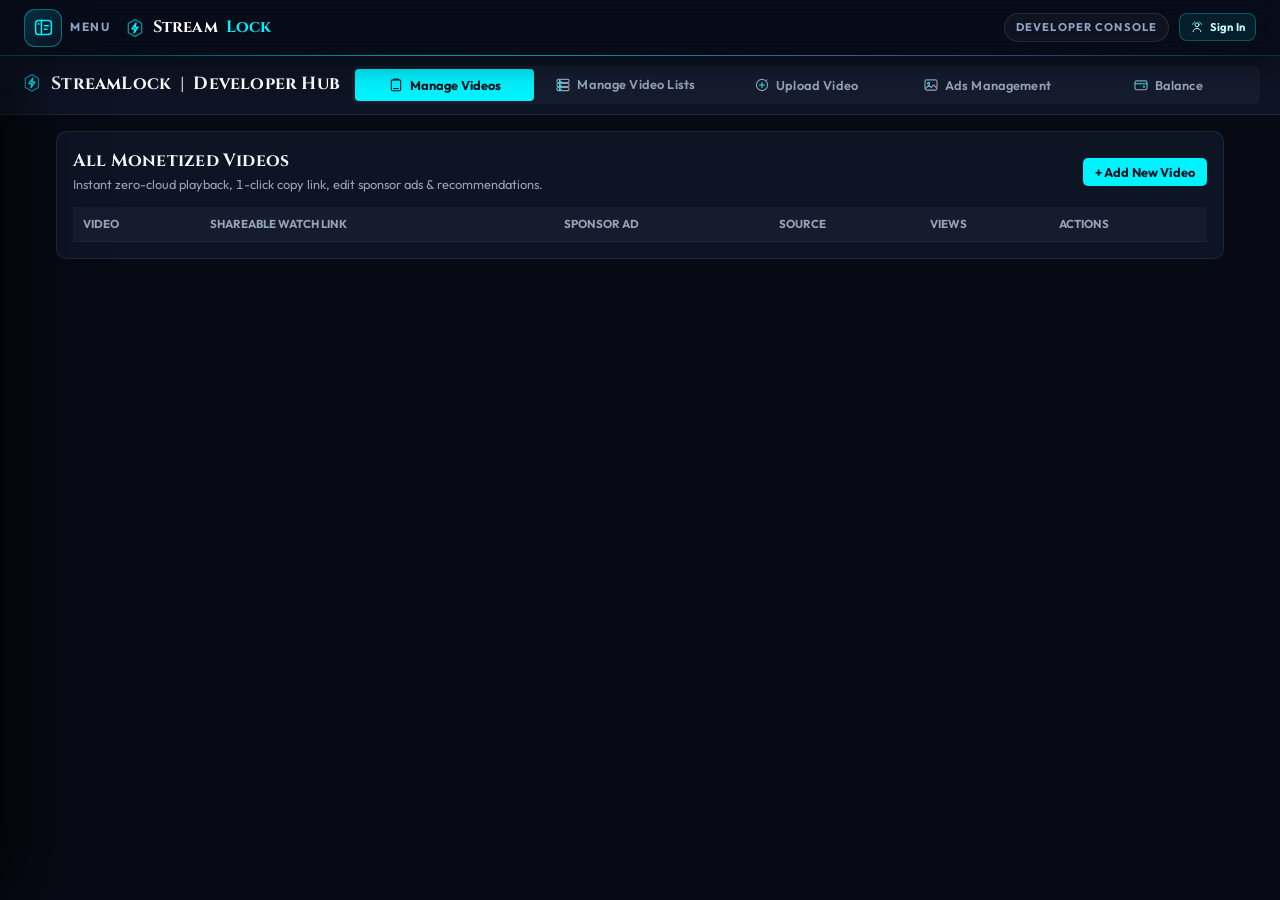
==== commit 2bd0863c: "Add files via upload" ====
--- a/index.html
+++ b/index.html
@@ -506,10 +506,11 @@
 
   <div class="toast" id="toast">Copied to clipboard!</div>
 
+  <script src="supabase.js"></script>
+  <script src="supabase-config.js"></script>
   <script src="storage.js"></script>
   <script>
     // Enforce exclusive Developer access
-    enforceAdminAuth();
 
     let appData = null;
     let currentSourceMode = 'file';
@@ -1152,7 +1153,7 @@
       return String(str).replace(/&/g, "&amp;").replace(/</g, "&lt;").replace(/>/g, "&gt;").replace(/\"/g, "&quot;").replace(/'/g, "&#39;");
     }
 
-    init();
+    slBoot(() => { if (enforceAdminAuth()) init(); });
   </script>
 </body>
 </html>
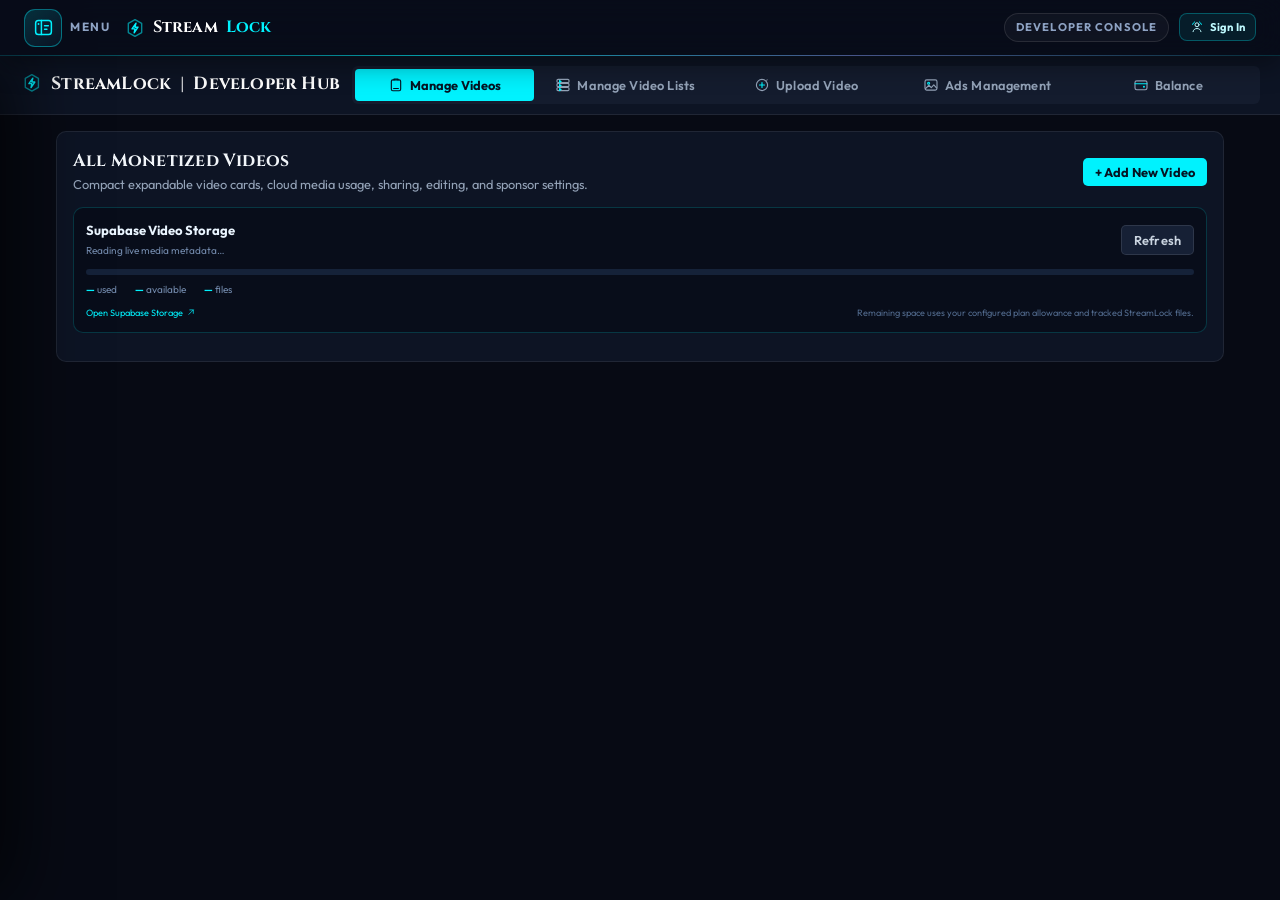
==== commit 2e78f14e: "Add files via upload" ====
--- a/index.html
+++ b/index.html
@@ -221,6 +221,23 @@
     .nav-tabs .tab-btn .sl-ic{width:16px;height:16px;margin:0;flex:none}
     @media(max-width:780px){.nav-tabs{order:3;flex-basis:100%;display:grid;grid-template-columns:repeat(2,minmax(0,1fr));width:100%;gap:4px}.nav-tabs .tab-btn{width:100%;padding:8px 9px}.nav-tabs .tab-btn:last-child{grid-column:1/-1}}
     @media(max-width:390px){.nav-tabs .tab-btn{font-size:.72rem;white-space:normal;line-height:1.25}}
+
+
+    /* V10: compact expandable management + integrated list manager */
+    .video-manage-list{display:grid;grid-template-columns:repeat(2,minmax(0,1fr));gap:9px}
+    .video-manage-item{min-width:0;overflow:hidden;border:1px solid rgba(255,255,255,.09);border-radius:10px;background:#080d1a}
+    .video-manage-item[open]{border-color:rgba(0,242,254,.3)}
+    .video-manage-item summary{list-style:none;display:flex;align-items:center;gap:9px;padding:9px;cursor:pointer;user-select:none}
+    .video-manage-item summary::-webkit-details-marker{display:none}
+    .video-manage-thumb{width:58px;height:42px;flex:0 0 58px;object-fit:cover;border-radius:6px;background:#000}
+    .video-manage-copy{min-width:0;flex:1}.video-manage-copy strong{display:block;color:#edf5ff;font-size:.79rem;white-space:nowrap;overflow:hidden;text-overflow:ellipsis}.video-manage-copy small{display:block;color:#7188aa;font-size:.62rem;margin-top:3px}
+    .video-manage-chevron{color:#00f2fe;transition:transform .2s}.video-manage-item[open] .video-manage-chevron{transform:rotate(180deg)}
+    .video-manage-body{padding:11px;border-top:1px solid rgba(255,255,255,.07)}.video-manage-body p{color:#8fa6c5;font-size:.7rem;line-height:1.45;margin-bottom:10px}.video-manage-body label{display:block;color:#a9bdd7;font-size:.63rem;margin-bottom:4px}
+    .video-manage-link{display:flex;gap:5px}.video-manage-link input{min-width:0;flex:1;padding:6px 7px;border:1px solid rgba(255,255,255,.1);border-radius:5px;background:#050a13;color:#8fa6c5;font-size:.64rem}.video-manage-meta{display:flex;justify-content:space-between;gap:8px;margin:8px 0;color:#64748b;font-size:.61rem}.video-manage-meta a{color:#00f2fe;text-decoration:none}
+    .video-manage-actions{display:flex;gap:5px;flex-wrap:wrap}.video-manage-actions .btn{font-size:.65rem;padding:5px 8px}.video-manage-empty{grid-column:1/-1;text-align:center;color:#8298b9;padding:24px}
+    .storage-panel{padding:12px;margin-bottom:12px;border:1px solid rgba(0,242,254,.18);border-radius:10px;background:#080d1a}.storage-panel-head{display:flex;align-items:center;justify-content:space-between;gap:10px}.storage-panel-head strong{display:block;color:#eaf5ff;font-size:.82rem}.storage-panel-head span{display:block;color:#7188aa;font-size:.63rem;margin-top:3px}.storage-track{height:6px;margin:10px 0 7px;border-radius:6px;background:#152239;overflow:hidden}.storage-track>div{height:100%;width:0;background:linear-gradient(90deg,#00f2fe,#007dfe);transition:width .35s}.storage-values{display:flex;gap:18px;flex-wrap:wrap;color:#7188aa;font-size:.63rem}.storage-values b{color:#00f2fe}.storage-links{display:flex;justify-content:space-between;gap:12px;margin-top:8px;color:#526b8e;font-size:.57rem}.storage-links a{flex:none;color:#00f2fe;text-decoration:none}
+    .embedded-manager-card{padding:0;overflow:hidden}.embedded-list-manager{display:block;width:100%;height:calc(100vh - 150px);min-height:680px;border:0;background:transparent}
+    @media(max-width:760px){.video-manage-list{grid-template-columns:1fr}.storage-links{flex-direction:column;gap:4px}.embedded-list-manager{min-height:720px}.video-manage-copy strong{font-size:.76rem}}
   </style>
 </head>
 <body>
@@ -233,7 +250,7 @@
 
     <nav class="nav-tabs">
       <button class="tab-btn active" data-pane="videos" onclick="showPane('videos')">📋 Manage Videos</button>
-      <a class="tab-btn manage-lists-tab" href="groups.html"><span class="sl-ic" data-icon="list"></span><span>Manage Video Lists</span></a>
+      <button class="tab-btn manage-lists-tab" data-pane="lists" onclick="showPane('lists')"><span class="sl-ic" data-icon="list"></span><span>Manage Video Lists</span></button>
       <button class="tab-btn" data-pane="upload" onclick="showPane('upload')">➕ Upload Video</button>
       <button class="tab-btn" data-pane="ads-manager" onclick="showPane('ads-manager')">🖼️ Ads Management</button>
       <button class="tab-btn" data-pane="stats" onclick="showPane('stats')">💰 Balance</button>
@@ -249,30 +266,29 @@
         <div class="card-head">
           <div>
             <h2 class="card-title">All Monetized Videos</h2>
-            <p class="card-sub">Instant zero-cloud playback, 1-click copy link, edit sponsor ads & recommendations.</p>
+            <p class="card-sub">Compact expandable video cards, cloud media usage, sharing, editing, and sponsor settings.</p>
           </div>
           <button class="btn btn-primary" onclick="showPane('upload')">+ Add New Video</button>
         </div>
 
-        <div class="table-wrap">
-          <table>
-            <thead>
-              <tr>
-                <th>Video</th>
-                <th>Shareable Watch Link</th>
-                <th>Sponsor Ad</th>
-                <th>Source</th>
-                <th>Views</th>
-                <th>Actions</th>
-              </tr>
-            </thead>
-            <tbody id="videos-tbody"></tbody>
-          </table>
+        <div class="storage-panel" id="storage-panel">
+          <div class="storage-panel-head"><div><strong>Supabase Video Storage</strong><span id="storage-status">Reading live media metadata…</span></div><button type="button" class="btn btn-outline" onclick="loadStorageUsage()">Refresh</button></div>
+          <div class="storage-track"><div id="storage-used-bar"></div></div>
+          <div class="storage-values"><span><b id="storage-used">—</b> used</span><span><b id="storage-available">—</b> available</span><span><b id="storage-files">—</b> files</span></div>
+          <div class="storage-links"><a href="https://supabase.com/dashboard/project/ttugwcsgurukaecjcmgo/storage/buckets/streamlock-media" target="_blank" rel="noopener">Open Supabase Storage ↗</a><span>Remaining space uses your configured plan allowance and tracked StreamLock files.</span></div>
         </div>
+        <div id="videos-tbody" class="video-manage-list"></div>
       </div>
     </section>
 
-    <!-- TAB 2: UPLOAD & ADD VIDEO -->
+    <!-- TAB 2: MANAGE VIDEO LISTS WITHOUT LEAVING THE DEVELOPER HUB -->
+    <section id="pane-lists" class="pane">
+      <div class="card embedded-manager-card">
+        <iframe class="embedded-list-manager" data-src="groups.html?embed=1" title="Manage Video Lists" loading="lazy"></iframe>
+      </div>
+    </section>
+
+    <!-- TAB 3: UPLOAD & ADD VIDEO -->
     <section id="pane-upload" class="pane">
       <div class="card" style="max-width: 640px; margin: 0 auto;">
         <h2 class="card-title" id="form-heading">Monetize New Video</h2>
@@ -438,7 +454,6 @@
             <button type="button" class="ad-manager-tab active" id="ad-tab-banners" onclick="showAdManagerSection('banners')">Banner Ads <span id="banner-ad-count">0</span></button>
             <button type="button" class="ad-manager-tab" id="ad-tab-rewarded" onclick="showAdManagerSection('rewarded')">Rewarded Ads <span id="rewarded-ad-count">0</span></button>
           </div>
-          <div class="ad-expand-actions"><button type="button" onclick="toggleAllAdEditors(true)">Expand all</button><button type="button" onclick="toggleAllAdEditors(false)">Collapse all</button></div>
         </div>
 
         <div id="banner-ads-section">
@@ -524,6 +539,11 @@
 
       const activeTab = document.querySelector('.tab-btn[data-pane="' + paneId + '"]');
       if (activeTab) activeTab.classList.add('active');
+      if (paneId === 'lists') {
+        const frame = document.querySelector('.embedded-list-manager');
+        if (frame && !frame.src) frame.src = frame.dataset.src;
+      }
+      if (paneId === 'videos') loadStorageUsage();
     }
 
     function setSourceMode(mode) {
@@ -544,7 +564,7 @@
       renderBalanceSources();
       refreshBalanceSources();
       renderVideos();
-      populateNextChoices();
+      loadStorageUsage();
       populateBannersForm();
     }
 
@@ -667,54 +687,58 @@
       saveLocalData(appData); renderBalanceSources(); showToast('Balance source removed');
     }
 
+    function formatStorageBytes(bytes) {
+      if (!Number.isFinite(bytes)) return '—';
+      const units = ['B','KB','MB','GB','TB']; let value = Math.max(0,bytes); let unit = 0;
+      while (value >= 1024 && unit < units.length - 1) { value /= 1024; unit++; }
+      return (value >= 10 || unit === 0 ? value.toFixed(0) : value.toFixed(2)) + ' ' + units[unit];
+    }
+
+    async function loadStorageUsage() {
+      const status = document.getElementById('storage-status');
+      if (!status) return;
+      status.textContent = 'Reading live media metadata…';
+      if (!window.slSupabase) { status.textContent = 'Supabase is not connected.'; return; }
+      try {
+        const { data,error } = await window.slSupabase.from('media_files').select('size_bytes');
+        if (error) throw error;
+        const used = (data || []).reduce((sum,file) => sum + (Number(file.size_bytes) || 0),0);
+        const quota = Number(window.SL_SUPABASE_CONFIG.storageQuotaBytes) || 1073741824;
+        const available = Math.max(0,quota - used);
+        document.getElementById('storage-used').textContent = formatStorageBytes(used);
+        document.getElementById('storage-available').textContent = formatStorageBytes(available);
+        document.getElementById('storage-files').textContent = String((data || []).length);
+        document.getElementById('storage-used-bar').style.width = Math.min(100,(used / quota) * 100) + '%';
+        status.textContent = 'Live tracked usage · ' + formatStorageBytes(quota) + ' configured plan allowance';
+      } catch (error) {
+        status.textContent = 'Storage usage unavailable: ' + error.message;
+        document.getElementById('storage-used').textContent = '—';
+        document.getElementById('storage-available').textContent = '—';
+        document.getElementById('storage-files').textContent = '—';
+      }
+    }
+
     function renderVideos() {
-      const tbody = document.getElementById('videos-tbody');
+      const container = document.getElementById('videos-tbody');
       const videos = appData.links || [];
-      if (videos.length === 0) {
-        tbody.innerHTML = '<tr><td colspan="6" style="text-align:center; color:#94a3b8; padding:1.5rem;">No videos uploaded yet.</td></tr>';
+      if (!videos.length) {
+        container.innerHTML = '<div class="video-manage-empty">No videos uploaded yet.</div>';
         return;
       }
-
-      tbody.innerHTML = videos.map(v => {
+      container.innerHTML = videos.map(v => {
         const fullUrl = getWatchUrl(v.id);
-        const sourceLabel = v.videoSourceType === 'file' ? '📁 Local Binary' : '🔗 Web Link';
-        return `
-          <tr>
-            <td>
-              <div style="display:flex; align-items:center; gap:8px;">
-                <img src="${v.thumbnail}" style="width:44px; height:30px; border-radius:4px; object-fit:cover; background:#000;" alt="">
-                <div>
-                  <div style="font-weight:700;">${escapeHtml(v.title)}</div>
-                  <div style="font-size:0.72rem; color:#64748b;">ID: ${v.id}</div>
-                </div>
-              </div>
-            </td>
-            <td>
-              <div style="display:flex; align-items:center; gap:4px;">
-                <div class="link-copy-box">${fullUrl}</div>
-                <button class="btn btn-copy" onclick="copyUrl('${fullUrl}')">Copy</button>
-              </div>
-            </td>
-            <td>
-              <div style="font-size:0.75rem; font-weight:600;">${v.rewardAdDuration || 10}s Ad</div>
-              <a href="${v.rewardAdLink || '#'}" target="_blank" style="color:#00f2fe; font-size:0.72rem; text-decoration:none;">Target ↗</a>
-            </td>
-            <td>
-              <span style="background:#141c2e; color:#38bdf8; padding:2px 6px; border-radius:6px; font-size:0.72rem;">
-                ${sourceLabel}
-              </span>
-            </td>
-            <td><strong style="color:#10b981;">${v.views || 0}</strong></td>
-            <td>
-              <div style="display:flex; gap:4px;">
-                <a href="${fullUrl}" target="_blank" class="btn btn-outline" style="padding:3px 6px; font-size:0.72rem;">Watch ↗</a>
-                <button class="btn btn-edit" onclick="startEditVideo('${v.id}')">Edit</button>
-                <button class="btn btn-danger" onclick="deleteVideo('${v.id}')">Del</button>
-              </div>
-            </td>
-          </tr>
-        `;
+        const sourceLabel = v.videoSourceType === 'file' ? 'Uploaded file' : 'Web link';
+        return '<details class="video-manage-item"><summary>' +
+          '<img class="video-manage-thumb" src="' + escapeHtml(v.thumbnail || '') + '" alt="">' +
+          '<span class="video-manage-copy"><strong>' + escapeHtml(v.title) + '</strong><small>' + sourceLabel + ' · ' + (v.views || 0) + ' views · ' + (v.rewardAdDuration || 10) + 's ad</small></span>' +
+          '<span class="video-manage-chevron">▾</span></summary>' +
+          '<div class="video-manage-body"><p>' + escapeHtml(v.description || 'No video description.') + '</p>' +
+          '<label>Shareable watch link</label><div class="video-manage-link"><input type="text" readonly value="' + escapeHtml(fullUrl) + '" onclick="this.select()"><button type="button" class="btn btn-copy" onclick="copyUrl(\'' + fullUrl + '\')">Copy</button></div>' +
+          '<div class="video-manage-meta"><span>ID: ' + escapeHtml(v.id) + '</span><a href="' + escapeHtml(v.rewardAdLink || '#') + '" target="_blank" rel="noopener sponsored">Sponsor target ↗</a></div>' +
+          '<div class="video-manage-actions"><a href="' + fullUrl + '" target="_blank" class="btn btn-outline">Watch ↗</a><button type="button" class="btn btn-edit" onclick="startEditVideo(\'' + v.id + '\')">Edit Video</button><button type="button" class="btn btn-danger" onclick="deleteVideo(\'' + v.id + '\')">Delete</button></div>' +
+          '</div></details>';
       }).join('');
+      hydrateIndexedImages(container);
     }
 
     function setThumbSourceMode(mode) {
@@ -833,10 +857,7 @@
       document.getElementById('ad-tab-rewarded').classList.toggle('active',!banners);
     }
 
-    function toggleAllAdEditors(open) {
-      const visible = document.getElementById('banner-ads-section').style.display !== 'none' ? document.getElementById('banner-ads-section') : document.getElementById('rewarded-ads-section');
-      visible.querySelectorAll('details.ad-editor').forEach(editor => editor.open = open);
-    }
+
 
     function populateBannersForm() {
       const banners = appData.settings.ads || [];
@@ -893,6 +914,7 @@
     }
 
     async function saveBannersConfig() {
+      slTransferStatus('saving','Saving advertisement settings…',20);
       const btn = document.getElementById('btn-save-ads');
       btn.disabled = true;
       btn.innerText = 'Saving Ads...';
@@ -1014,6 +1036,14 @@
       const fileInput = document.getElementById('inp-file');
       const hasFile = fileInput.files && fileInput.files[0];
       const btn = document.getElementById('btn-submit');
+      const priorVideo = editId ? appData.links.find(l => l.id === editId) : null;
+      slTransferStatus('saving',editId ? 'Validating and updating video…' : 'Validating and publishing video…',20);
+      if (currentSourceMode === 'file' && !hasFile && !(priorVideo && priorVideo.videoSourceType === 'file')) {
+        slTransferStatus('error','Choose a video file before publishing.',100); slAlert('Choose a video file first.'); return;
+      }
+      if (currentSourceMode === 'url' && !document.getElementById('inp-url').value.trim() && !priorVideo) {
+        slTransferStatus('error','Enter a valid video link before publishing.',100); slAlert('Enter a video link first.'); return;
+      }
       btn.disabled = true;
 
       let newId = editId || ('v-' + Math.random().toString(36).substring(2, 9));
--- a/theme.css
+++ b/theme.css
@@ -252,3 +252,18 @@
 
 /* Sponsor media is click-to-visit only; never expose source-native touch controls. */
 .sl-ad-video{pointer-events:none!important}
+
+/* ---------- V10: compact vertical discovery cards ---------- */
+.sl-list-grid{display:grid;grid-template-columns:repeat(auto-fill,minmax(180px,1fr));gap:11px}
+.sl-list-card{display:flex;flex-direction:column;align-items:stretch;gap:0;min-height:0;padding:0;overflow:hidden;border-radius:11px}
+.sl-list-thumb-link{display:block;width:100%;height:auto;aspect-ratio:16/10;flex:none;border-radius:0}
+.sl-list-thumb{width:100%;height:100%;object-fit:cover}
+.sl-list-info{padding:10px 11px 7px;flex:1}
+.sl-list-title{font-size:.82rem;white-space:normal;display:-webkit-box;-webkit-line-clamp:2;-webkit-box-orient:vertical;min-height:2.05em}
+.sl-list-desc{font-size:.66rem;-webkit-line-clamp:2;margin-top:3px}
+.sl-list-actions{display:flex;flex-direction:row;align-items:center;justify-content:space-between;gap:5px;min-width:0;padding:7px 9px 9px}
+.sl-list-favorite,.sl-list-open{flex:1;min-width:0;padding:6px 5px;font-size:.59rem}
+@media(max-width:620px){.sl-list-grid{grid-template-columns:repeat(2,minmax(0,1fr));gap:8px}.sl-list-card{display:flex;min-height:0;padding:0}.sl-list-thumb-link{grid-row:auto;width:100%;height:auto;aspect-ratio:16/10}.sl-list-info{padding:8px}.sl-list-actions{padding:6px 7px 8px}.sl-list-favorite,.sl-list-open{font-size:.56rem}.sl-list-desc{display:none}}
+
+/* ---------- V10: transfer and cloud-save status ---------- */
+.sl-transfer-status{position:fixed;z-index:1000000;left:16px;bottom:16px;width:min(360px,calc(100vw - 32px));display:flex;align-items:center;gap:10px;padding:11px 13px;border:1px solid rgba(0,242,254,.35);border-radius:11px;background:rgba(7,15,28,.96);box-shadow:0 14px 38px rgba(0,0,0,.45);backdrop-filter:blur(14px);color:#dff9ff;font:600 .74rem/1.4 -apple-system,BlinkMacSystemFont,"Segoe UI",sans-serif;transition:opacity .25s,transform .25s}.sl-transfer-status[hidden]{display:none}.sl-transfer-status .sl-ic{flex:none;width:19px;height:19px;margin:0;color:#00f2fe}.sl-transfer-copy{min-width:0;flex:1}.sl-transfer-track{height:3px;margin-top:6px;background:rgba(255,255,255,.09);border-radius:5px;overflow:hidden}.sl-transfer-bar{height:100%;width:0;background:#00f2fe;transition:width .3s}.sl-transfer-status.success{border-color:rgba(52,211,153,.4)}.sl-transfer-status.success .sl-ic{color:#34d399}.sl-transfer-status.success .sl-transfer-bar{background:#34d399}.sl-transfer-status.error{border-color:rgba(248,113,113,.5)}.sl-transfer-status.error .sl-ic{color:#f87171}.sl-transfer-status.error .sl-transfer-bar{background:#f87171}.sl-transfer-status.uploading .sl-ic,.sl-transfer-status.saving .sl-ic{animation:slTransferPulse 1s infinite alternate}@keyframes slTransferPulse{to{opacity:.4;transform:scale(.88)}}
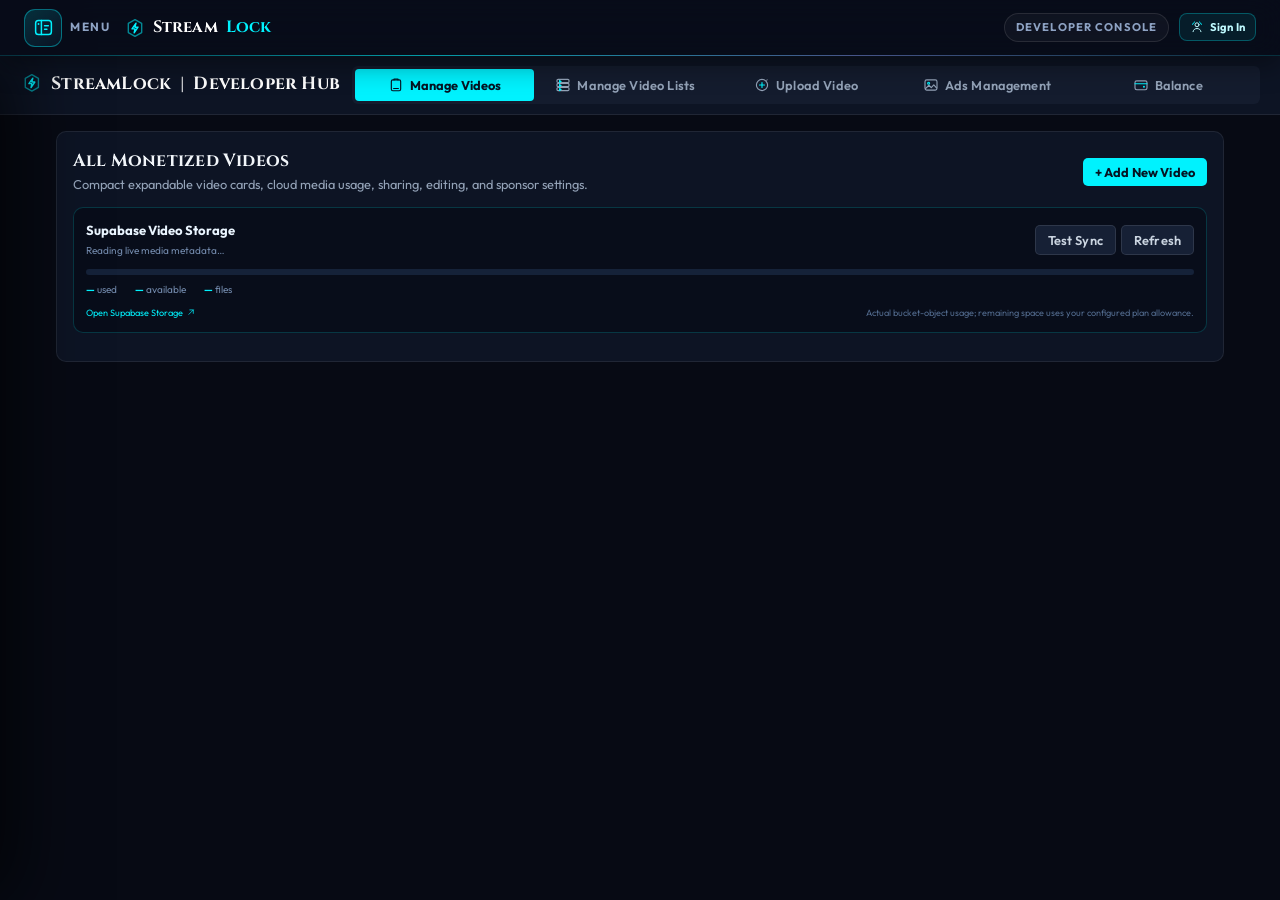
==== commit 8382a236: "Add files via upload" ====
--- a/index.html
+++ b/index.html
@@ -272,10 +272,10 @@
         </div>
 
         <div class="storage-panel" id="storage-panel">
-          <div class="storage-panel-head"><div><strong>Supabase Video Storage</strong><span id="storage-status">Reading live media metadata…</span></div><button type="button" class="btn btn-outline" onclick="loadStorageUsage()">Refresh</button></div>
+          <div class="storage-panel-head"><div><strong>Supabase Video Storage</strong><span id="storage-status">Reading live media metadata…</span></div><div style="display:flex;gap:5px"><button type="button" class="btn btn-outline" onclick="slCloudPushState(appData)">Test Sync</button><button type="button" class="btn btn-outline" onclick="loadStorageUsage()">Refresh</button></div></div>
           <div class="storage-track"><div id="storage-used-bar"></div></div>
           <div class="storage-values"><span><b id="storage-used">—</b> used</span><span><b id="storage-available">—</b> available</span><span><b id="storage-files">—</b> files</span></div>
-          <div class="storage-links"><a href="https://supabase.com/dashboard/project/ttugwcsgurukaecjcmgo/storage/buckets/streamlock-media" target="_blank" rel="noopener">Open Supabase Storage ↗</a><span>Remaining space uses your configured plan allowance and tracked StreamLock files.</span></div>
+          <div class="storage-links"><a href="https://supabase.com/dashboard/project/ttugwcsgurukaecjcmgo/storage/buckets/streamlock-media" target="_blank" rel="noopener">Open Supabase Storage ↗</a><span>Actual bucket-object usage; remaining space uses your configured plan allowance.</span></div>
         </div>
         <div id="videos-tbody" class="video-manage-list"></div>
       </div>
@@ -564,6 +564,7 @@
       renderBalanceSources();
       refreshBalanceSources();
       renderVideos();
+      populateNextChoices();
       loadStorageUsage();
       populateBannersForm();
     }
@@ -694,22 +695,38 @@
       return (value >= 10 || unit === 0 ? value.toFixed(0) : value.toFixed(2)) + ' ' + units[unit];
     }
 
+    async function listStreamLockBucketObjects(path = '') {
+      const bucket = window.slSupabase.storage.from('streamlock-media');
+      const { data,error } = await bucket.list(path,{limit:1000,sortBy:{column:'name',order:'asc'}});
+      if (error) throw error;
+      let bytes = 0, files = 0;
+      for (const object of data || []) {
+        const size = object.metadata && Number(object.metadata.size);
+        if (Number.isFinite(size)) { bytes += size; files++; }
+        else {
+          const childPath = (path ? path + '/' : '') + object.name;
+          const nested = await listStreamLockBucketObjects(childPath);
+          bytes += nested.bytes; files += nested.files;
+        }
+      }
+      return {bytes,files};
+    }
+
     async function loadStorageUsage() {
       const status = document.getElementById('storage-status');
       if (!status) return;
-      status.textContent = 'Reading live media metadata…';
+      status.textContent = 'Reading actual Supabase bucket objects…';
       if (!window.slSupabase) { status.textContent = 'Supabase is not connected.'; return; }
       try {
-        const { data,error } = await window.slSupabase.from('media_files').select('size_bytes');
-        if (error) throw error;
-        const used = (data || []).reduce((sum,file) => sum + (Number(file.size_bytes) || 0),0);
+        const usage = await listStreamLockBucketObjects();
+        const used = usage.bytes;
         const quota = Number(window.SL_SUPABASE_CONFIG.storageQuotaBytes) || 1073741824;
         const available = Math.max(0,quota - used);
         document.getElementById('storage-used').textContent = formatStorageBytes(used);
         document.getElementById('storage-available').textContent = formatStorageBytes(available);
-        document.getElementById('storage-files').textContent = String((data || []).length);
+        document.getElementById('storage-files').textContent = String(usage.files);
         document.getElementById('storage-used-bar').style.width = Math.min(100,(used / quota) * 100) + '%';
-        status.textContent = 'Live tracked usage · ' + formatStorageBytes(quota) + ' configured plan allowance';
+        status.textContent = 'Live bucket objects · ' + formatStorageBytes(quota) + ' configured plan allowance';
       } catch (error) {
         status.textContent = 'Storage usage unavailable: ' + error.message;
         document.getElementById('storage-used').textContent = '—';
@@ -767,10 +784,10 @@
       await mountAdaptiveMedia(host,source,{ fileId:video ? 'rewarded-' + video.id : '', autoplay:false, muted:true, loop:false, controls:true, eager:true });
     }
 
-    function populateNextChoices() {
-      const videos = appData.links || [];
+    function populateNextChoices(excludeId = '') {
+      const videos = (appData.links || []).filter(video => video.id !== excludeId);
       const selectFeatured = document.getElementById('select-featured');
-      selectFeatured.innerHTML = '<option value="">None (Automatic)</option>' + 
+      selectFeatured.innerHTML = '<option value="">None (Automatic)</option>' +
         videos.map(v => `<option value="${v.id}">${escapeHtml(v.title)}</option>`).join('');
     }
 
@@ -1003,6 +1020,7 @@
         const genuine = saved && (saved.sourceType === 'file' || (saved.url || '').startsWith('indexeddb://'));
         document.getElementById('quality-' + key + '-current').style.display = genuine ? '' : 'none';
       });
+      populateNextChoices(v.id);
       document.getElementById('select-featured').value = v.featuredNextVideoId || '';
       previewRewardAdInEditor(v);
 
@@ -1027,6 +1045,7 @@
       document.getElementById('thumb-edit-preview').style.display = 'none';
       setThumbSourceMode('url');
       setRewardSourceMode('url');
+      populateNextChoices();
       showPane('videos');
     }
 
--- a/theme.css
+++ b/theme.css
@@ -267,3 +267,6 @@
 
 /* ---------- V10: transfer and cloud-save status ---------- */
 .sl-transfer-status{position:fixed;z-index:1000000;left:16px;bottom:16px;width:min(360px,calc(100vw - 32px));display:flex;align-items:center;gap:10px;padding:11px 13px;border:1px solid rgba(0,242,254,.35);border-radius:11px;background:rgba(7,15,28,.96);box-shadow:0 14px 38px rgba(0,0,0,.45);backdrop-filter:blur(14px);color:#dff9ff;font:600 .74rem/1.4 -apple-system,BlinkMacSystemFont,"Segoe UI",sans-serif;transition:opacity .25s,transform .25s}.sl-transfer-status[hidden]{display:none}.sl-transfer-status .sl-ic{flex:none;width:19px;height:19px;margin:0;color:#00f2fe}.sl-transfer-copy{min-width:0;flex:1}.sl-transfer-track{height:3px;margin-top:6px;background:rgba(255,255,255,.09);border-radius:5px;overflow:hidden}.sl-transfer-bar{height:100%;width:0;background:#00f2fe;transition:width .3s}.sl-transfer-status.success{border-color:rgba(52,211,153,.4)}.sl-transfer-status.success .sl-ic{color:#34d399}.sl-transfer-status.success .sl-transfer-bar{background:#34d399}.sl-transfer-status.error{border-color:rgba(248,113,113,.5)}.sl-transfer-status.error .sl-ic{color:#f87171}.sl-transfer-status.error .sl-transfer-bar{background:#f87171}.sl-transfer-status.uploading .sl-ic,.sl-transfer-status.saving .sl-ic{animation:slTransferPulse 1s infinite alternate}@keyframes slTransferPulse{to{opacity:.4;transform:scale(.88)}}
+
+/* Remove injected hosting badges that cover site controls, including embedded managers. */
+.netlify-badge,#netlify-badge,#netlify-badge-outer,[data-netlify-badge],[aria-label="Powered by Netlify"]{display:none!important;visibility:hidden!important;pointer-events:none!important}
